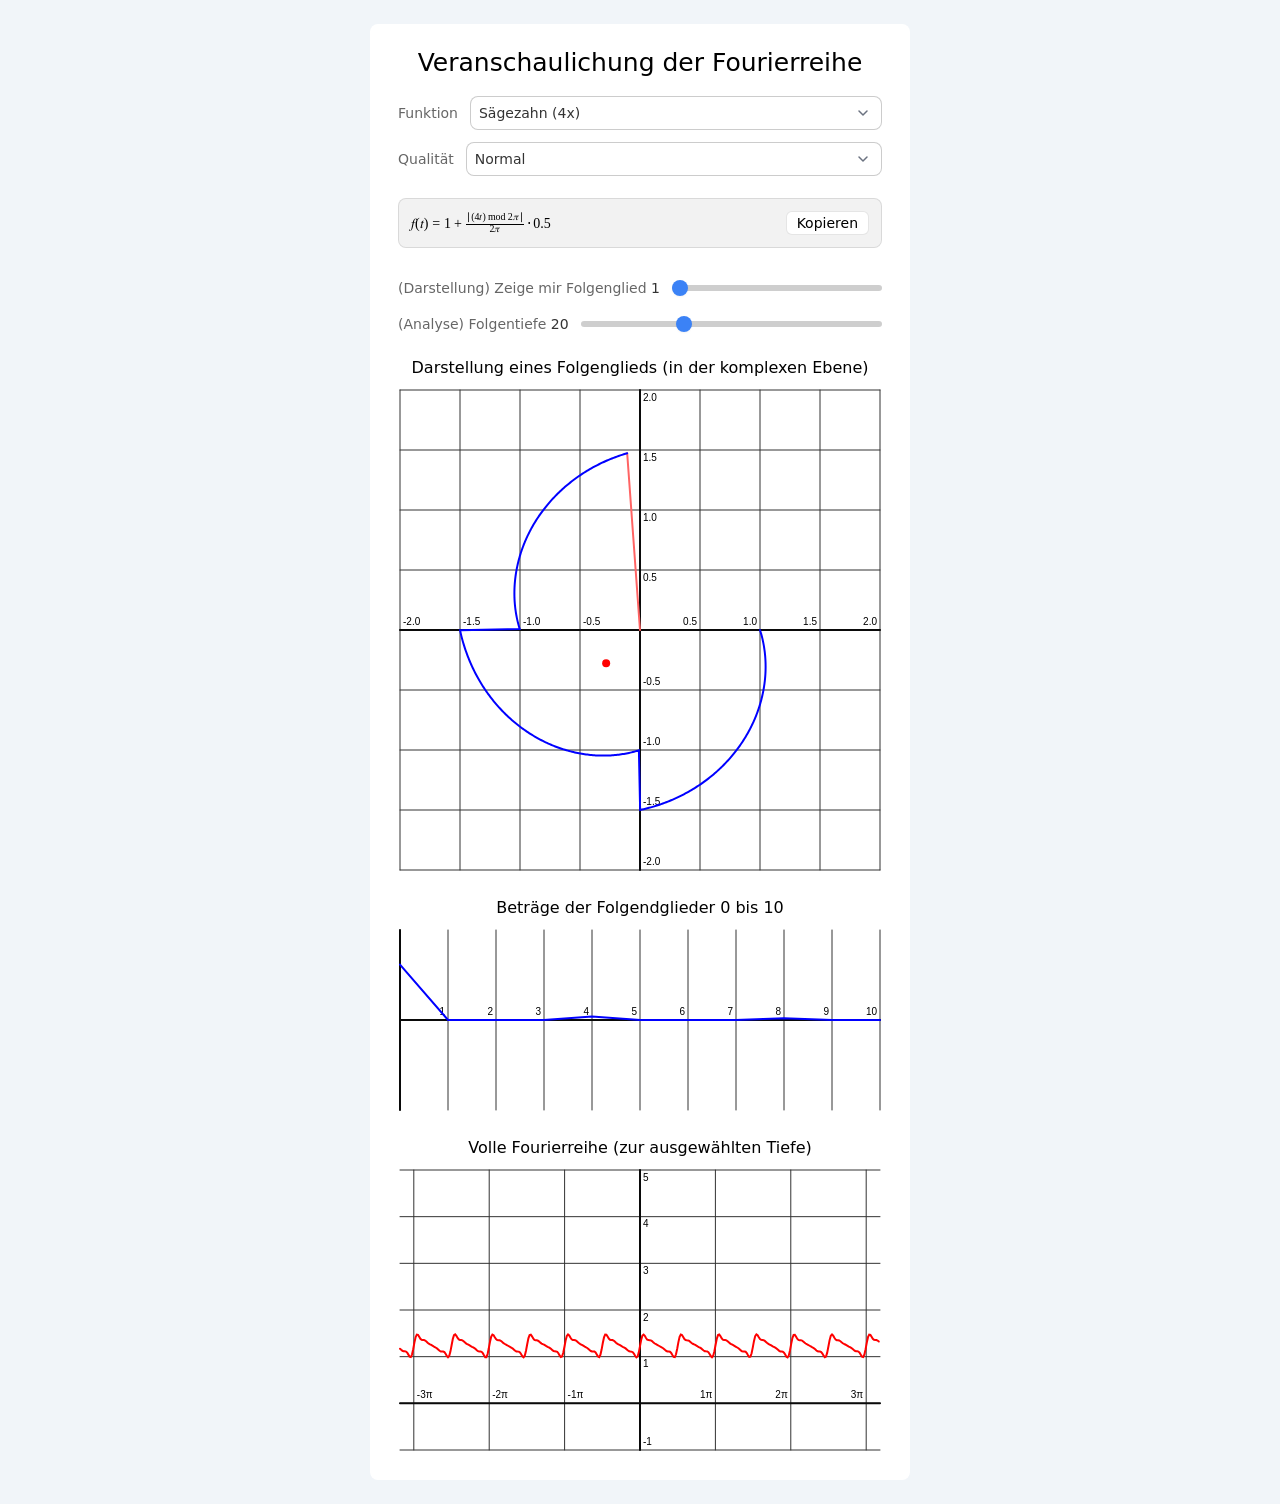
==== index.html @ c999ab39 "ops: build" ====
<!DOCTYPE html>
<html lang="en">

<head>
  <meta charset="UTF-8" />
  <meta name="viewport" content="width=device-width, initial-scale=1.0" />
  <title>Veranschaulichung der Fourierreihe</title>
  <style>
    canvas {
      display: block;
    }
  </style>
  <script type="module" crossorigin src="./assets/index-B1booG5R.js"></script>
  <link rel="stylesheet" crossorigin href="./assets/index-WoZeECZC.css">
</head>

<body class="m-0 min-h-screen bg-slate-100 flex justify-center items-center sm:p-6 ">

  <div class="flex flex-col gap-8 max-w-2xl justify-center items-start">

    <div id="graph2" class="bg-white backdrop-blur-md p-4 sm:p-5 border-white/[0.06] sm:rounded-lg w-[100%]">
      <h1 class="text-black text-[25px] mb-2 select-none text-center">
        Veranschaulichung der Fourierreihe
      </h1>
      <div id="g2-inputs" class="flex flex-col gap-4"></div>
      <div id="g2-visuals" class="flex flex-col">
        <div class="text-black text-[16px] mt-4 select-none text-center">
          Darstellung eines Folgenglieds (in der komplexen Ebene)
        </div>
        <div id="g2-visuals-1"></div>
        <div class="text-black text-[16px] mt-4 select-none text-center">
          Beträge der Folgendglieder 0 bis 10
        </div>
        <div id="g2-visuals-2"></div>
        <div class="text-black text-[16px] mt-4 select-none text-center">
          Volle Fourierreihe (zur ausgewählten Tiefe)
        </div>
        <div id="g2-visuals-3"></div>
      </div>
    </div>
  </div>

</body>

</html>
---- assets/index-WoZeECZC.css ----
*,:before,:after{--tw-border-spacing-x: 0;--tw-border-spacing-y: 0;--tw-translate-x: 0;--tw-translate-y: 0;--tw-rotate: 0;--tw-skew-x: 0;--tw-skew-y: 0;--tw-scale-x: 1;--tw-scale-y: 1;--tw-pan-x: ;--tw-pan-y: ;--tw-pinch-zoom: ;--tw-scroll-snap-strictness: proximity;--tw-gradient-from-position: ;--tw-gradient-via-position: ;--tw-gradient-to-position: ;--tw-ordinal: ;--tw-slashed-zero: ;--tw-numeric-figure: ;--tw-numeric-spacing: ;--tw-numeric-fraction: ;--tw-ring-inset: ;--tw-ring-offset-width: 0px;--tw-ring-offset-color: #fff;--tw-ring-color: rgb(59 130 246 / .5);--tw-ring-offset-shadow: 0 0 #0000;--tw-ring-shadow: 0 0 #0000;--tw-shadow: 0 0 #0000;--tw-shadow-colored: 0 0 #0000;--tw-blur: ;--tw-brightness: ;--tw-contrast: ;--tw-grayscale: ;--tw-hue-rotate: ;--tw-invert: ;--tw-saturate: ;--tw-sepia: ;--tw-drop-shadow: ;--tw-backdrop-blur: ;--tw-backdrop-brightness: ;--tw-backdrop-contrast: ;--tw-backdrop-grayscale: ;--tw-backdrop-hue-rotate: ;--tw-backdrop-invert: ;--tw-backdrop-opacity: ;--tw-backdrop-saturate: ;--tw-backdrop-sepia: ;--tw-contain-size: ;--tw-contain-layout: ;--tw-contain-paint: ;--tw-contain-style: }::backdrop{--tw-border-spacing-x: 0;--tw-border-spacing-y: 0;--tw-translate-x: 0;--tw-translate-y: 0;--tw-rotate: 0;--tw-skew-x: 0;--tw-skew-y: 0;--tw-scale-x: 1;--tw-scale-y: 1;--tw-pan-x: ;--tw-pan-y: ;--tw-pinch-zoom: ;--tw-scroll-snap-strictness: proximity;--tw-gradient-from-position: ;--tw-gradient-via-position: ;--tw-gradient-to-position: ;--tw-ordinal: ;--tw-slashed-zero: ;--tw-numeric-figure: ;--tw-numeric-spacing: ;--tw-numeric-fraction: ;--tw-ring-inset: ;--tw-ring-offset-width: 0px;--tw-ring-offset-color: #fff;--tw-ring-color: rgb(59 130 246 / .5);--tw-ring-offset-shadow: 0 0 #0000;--tw-ring-shadow: 0 0 #0000;--tw-shadow: 0 0 #0000;--tw-shadow-colored: 0 0 #0000;--tw-blur: ;--tw-brightness: ;--tw-contrast: ;--tw-grayscale: ;--tw-hue-rotate: ;--tw-invert: ;--tw-saturate: ;--tw-sepia: ;--tw-drop-shadow: ;--tw-backdrop-blur: ;--tw-backdrop-brightness: ;--tw-backdrop-contrast: ;--tw-backdrop-grayscale: ;--tw-backdrop-hue-rotate: ;--tw-backdrop-invert: ;--tw-backdrop-opacity: ;--tw-backdrop-saturate: ;--tw-backdrop-sepia: ;--tw-contain-size: ;--tw-contain-layout: ;--tw-contain-paint: ;--tw-contain-style: }*,:before,:after{box-sizing:border-box;border-width:0;border-style:solid;border-color:#e5e7eb}:before,:after{--tw-content: ""}html,:host{line-height:1.5;-webkit-text-size-adjust:100%;-moz-tab-size:4;-o-tab-size:4;tab-size:4;font-family:ui-sans-serif,system-ui,sans-serif,"Apple Color Emoji","Segoe UI Emoji",Segoe UI Symbol,"Noto Color Emoji";font-feature-settings:normal;font-variation-settings:normal;-webkit-tap-highlight-color:transparent}body{margin:0;line-height:inherit}hr{height:0;color:inherit;border-top-width:1px}abbr:where([title]){-webkit-text-decoration:underline dotted;text-decoration:underline dotted}h1,h2,h3,h4,h5,h6{font-size:inherit;font-weight:inherit}a{color:inherit;text-decoration:inherit}b,strong{font-weight:bolder}code,kbd,samp,pre{font-family:ui-monospace,SFMono-Regular,Menlo,Monaco,Consolas,Liberation Mono,Courier New,monospace;font-feature-settings:normal;font-variation-settings:normal;font-size:1em}small{font-size:80%}sub,sup{font-size:75%;line-height:0;position:relative;vertical-align:baseline}sub{bottom:-.25em}sup{top:-.5em}table{text-indent:0;border-color:inherit;border-collapse:collapse}button,input,optgroup,select,textarea{font-family:inherit;font-feature-settings:inherit;font-variation-settings:inherit;font-size:100%;font-weight:inherit;line-height:inherit;letter-spacing:inherit;color:inherit;margin:0;padding:0}button,select{text-transform:none}button,input:where([type=button]),input:where([type=reset]),input:where([type=submit]){-webkit-appearance:button;background-color:transparent;background-image:none}:-moz-focusring{outline:auto}:-moz-ui-invalid{box-shadow:none}progress{vertical-align:baseline}::-webkit-inner-spin-button,::-webkit-outer-spin-button{height:auto}[type=search]{-webkit-appearance:textfield;outline-offset:-2px}::-webkit-search-decoration{-webkit-appearance:none}::-webkit-file-upload-button{-webkit-appearance:button;font:inherit}summary{display:list-item}blockquote,dl,dd,h1,h2,h3,h4,h5,h6,hr,figure,p,pre{margin:0}fieldset{margin:0;padding:0}legend{padding:0}ol,ul,menu{list-style:none;margin:0;padding:0}dialog{padding:0}textarea{resize:vertical}input::-moz-placeholder,textarea::-moz-placeholder{opacity:1;color:#9ca3af}input::placeholder,textarea::placeholder{opacity:1;color:#9ca3af}button,[role=button]{cursor:pointer}:disabled{cursor:default}img,svg,video,canvas,audio,iframe,embed,object{display:block;vertical-align:middle}img,video{max-width:100%;height:auto}[hidden]:where(:not([hidden=until-found])){display:none}.\!container{width:100%!important}.container{width:100%}@media (min-width: 640px){.\!container{max-width:640px!important}.container{max-width:640px}}@media (min-width: 768px){.\!container{max-width:768px!important}.container{max-width:768px}}@media (min-width: 1024px){.\!container{max-width:1024px!important}.container{max-width:1024px}}@media (min-width: 1280px){.\!container{max-width:1280px!important}.container{max-width:1280px}}@media (min-width: 1536px){.\!container{max-width:1536px!important}.container{max-width:1536px}}.m-0{margin:0}.mb-2{margin-bottom:.5rem}.mt-4{margin-top:1rem}.block{display:block}.flex{display:flex}.min-h-screen{min-height:100vh}.w-\[100\%\]{width:100%}.max-w-2xl{max-width:42rem}.select-none{-webkit-user-select:none;-moz-user-select:none;user-select:none}.flex-col{flex-direction:column}.items-start{align-items:flex-start}.items-center{align-items:center}.justify-center{justify-content:center}.gap-4{gap:1rem}.gap-8{gap:2rem}.border-white\/\[0\.06\]{border-color:#ffffff0f}.bg-slate-100{--tw-bg-opacity: 1;background-color:rgb(241 245 249 / var(--tw-bg-opacity, 1))}.bg-white{--tw-bg-opacity: 1;background-color:rgb(255 255 255 / var(--tw-bg-opacity, 1))}.p-4{padding:1rem}.text-center{text-align:center}.text-\[16px\]{font-size:16px}.text-\[25px\]{font-size:25px}.text-black{--tw-text-opacity: 1;color:rgb(0 0 0 / var(--tw-text-opacity, 1))}.backdrop-blur-md{--tw-backdrop-blur: blur(12px);backdrop-filter:var(--tw-backdrop-blur) var(--tw-backdrop-brightness) var(--tw-backdrop-contrast) var(--tw-backdrop-grayscale) var(--tw-backdrop-hue-rotate) var(--tw-backdrop-invert) var(--tw-backdrop-opacity) var(--tw-backdrop-saturate) var(--tw-backdrop-sepia)}.katex-html{display:none}.p5Canvas{width:100%!important;height:100%!important}.gx-slider-wrapper{display:flex;flex-direction:column;gap:.25rem;border-radius:.5rem;padding:.375rem .5rem;transition-property:color,background-color,border-color,text-decoration-color,fill,stroke;transition-timing-function:cubic-bezier(.4,0,.2,1);transition-duration:.15s}@media (min-width: 640px){.gx-slider-wrapper{flex-direction:row;align-items:center;gap:.75rem}.gx-slider-wrapper:hover{background-color:#0000000d}}.gx-slider-label{min-width:80px;-webkit-user-select:none;-moz-user-select:none;user-select:none;white-space:nowrap;font-size:.875rem;line-height:1.25rem;color:#0009}.gx-slider-value{min-width:36px;text-align:right;font-weight:500;--tw-numeric-spacing: tabular-nums;font-variant-numeric:var(--tw-ordinal) var(--tw-slashed-zero) var(--tw-numeric-figure) var(--tw-numeric-spacing) var(--tw-numeric-fraction);color:#000c}.gx-slider-input{height:.375rem;flex:1 1 0%;cursor:pointer;-webkit-appearance:none;-moz-appearance:none;appearance:none;border-radius:9999px;background-color:#0000001a;outline:2px solid transparent;outline-offset:2px;transition-property:all;transition-timing-function:cubic-bezier(.4,0,.2,1);transition-duration:.15s}.gx-slider-input::-webkit-slider-runnable-track{height:.375rem;border-radius:9999px;background-color:#0000001a}.gx-slider-input::-webkit-slider-thumb{margin-top:-5px;height:1rem;width:1rem;cursor:pointer;-webkit-appearance:none;appearance:none;border-radius:9999px;border-style:none;--tw-bg-opacity: 1;background-color:rgb(59 130 246 / var(--tw-bg-opacity, 1));--tw-shadow: 0 1px 2px 0 rgb(0 0 0 / .05);--tw-shadow-colored: 0 1px 2px 0 var(--tw-shadow-color);box-shadow:var(--tw-ring-offset-shadow, 0 0 #0000),var(--tw-ring-shadow, 0 0 #0000),var(--tw-shadow);-webkit-transition-property:transform;transition-property:transform;transition-timing-function:cubic-bezier(.4,0,.2,1);transition-duration:.15s}.gx-slider-input::-moz-range-track{height:.375rem;border-radius:9999px;background-color:#0000001a}.gx-slider-input::-moz-range-thumb{height:1rem;width:1rem;cursor:pointer;border-radius:9999px;--tw-bg-opacity: 1;background-color:rgb(59 130 246 / var(--tw-bg-opacity, 1));--tw-shadow: 0 1px 2px 0 rgb(0 0 0 / .05);--tw-shadow-colored: 0 1px 2px 0 var(--tw-shadow-color);box-shadow:var(--tw-ring-offset-shadow, 0 0 #0000),var(--tw-ring-shadow, 0 0 #0000),var(--tw-shadow)}.gx-slider-input:focus-visible{--tw-ring-offset-shadow: var(--tw-ring-inset) 0 0 0 var(--tw-ring-offset-width) var(--tw-ring-offset-color);--tw-ring-shadow: var(--tw-ring-inset) 0 0 0 calc(2px + var(--tw-ring-offset-width)) var(--tw-ring-color);box-shadow:var(--tw-ring-offset-shadow),var(--tw-ring-shadow),var(--tw-shadow, 0 0 #0000);--tw-ring-opacity: 1;--tw-ring-color: rgb(147 197 253 / var(--tw-ring-opacity, 1))}.gx-slider-input:disabled{cursor:not-allowed;opacity:.5}.gx-slider-input:disabled::-webkit-slider-thumb{cursor:not-allowed}.gx-slider-input:disabled::-moz-range-thumb{cursor:not-allowed}.gx-sliders-container{display:flex;flex-direction:column;gap:.25rem}.gx-dropdown-wrapper{display:flex;align-items:center;gap:.75rem;border-radius:.5rem;padding:.375rem .5rem;transition-property:color,background-color,border-color,text-decoration-color,fill,stroke;transition-timing-function:cubic-bezier(.4,0,.2,1);transition-duration:.15s}@media (min-width: 640px){.gx-dropdown-wrapper:hover{background-color:#0000000d}}.gx-dropdown-label{-webkit-user-select:none;-moz-user-select:none;user-select:none;white-space:nowrap;font-size:.875rem;line-height:1.25rem;color:#0009}.gx-dropdown-select{flex:1 1 0%;cursor:pointer;-webkit-appearance:none;-moz-appearance:none;appearance:none;border-radius:.5rem;border-width:1px;border-color:#0003;--tw-bg-opacity: 1;background-color:rgb(255 255 255 / var(--tw-bg-opacity, 1));padding:.375rem 2rem .375rem .5rem;font-size:.875rem;line-height:1.25rem;color:#000c;outline:2px solid transparent;outline-offset:2px;transition-property:all;transition-timing-function:cubic-bezier(.4,0,.2,1);transition-duration:.15s;background-image:url("data:image/svg+xml,%3csvg xmlns='http://www.w3.org/2000/svg' fill='none' viewBox='0 0 20 20'%3e%3cpath stroke='%236b7280' stroke-linecap='round' stroke-linejoin='round' stroke-width='1.5' d='M6 8l4 4 4-4'/%3e%3c/svg%3e");background-position:right .5rem center;background-size:1.25rem;background-repeat:no-repeat}.gx-dropdown-select:focus-visible{--tw-border-opacity: 1;border-color:rgb(59 130 246 / var(--tw-border-opacity, 1));--tw-ring-offset-shadow: var(--tw-ring-inset) 0 0 0 var(--tw-ring-offset-width) var(--tw-ring-offset-color);--tw-ring-shadow: var(--tw-ring-inset) 0 0 0 calc(2px + var(--tw-ring-offset-width)) var(--tw-ring-color);box-shadow:var(--tw-ring-offset-shadow),var(--tw-ring-shadow),var(--tw-shadow, 0 0 #0000);--tw-ring-opacity: 1;--tw-ring-color: rgb(147 197 253 / var(--tw-ring-opacity, 1))}.gx-dropdown-select:disabled{cursor:not-allowed;opacity:.5}.gx-latex-display{margin-left:.5rem;margin-right:.5rem;margin-bottom:.5rem;display:flex;justify-content:space-between;gap:.75rem;border-radius:.5rem;border-width:1px;border-color:#0000001a;background-color:#0000000d;padding:.75rem}.gx-latex-display-content{min-width:0px;flex:1 1 0%;overflow:auto;font-size:.875rem;line-height:1.25rem}.gx-latex-display-copy{margin-left:auto;flex:none;border-radius:.375rem;border-width:1px;border-color:#0000001a;--tw-bg-opacity: 1;background-color:rgb(255 255 255 / var(--tw-bg-opacity, 1));padding:.25rem .625rem;font-size:.875rem;line-height:1.25rem;line-height:1}.gx-latex-display-copy:active{--tw-scale-x: 1.05;--tw-scale-y: 1.05;transform:translate(var(--tw-translate-x),var(--tw-translate-y)) rotate(var(--tw-rotate)) skew(var(--tw-skew-x)) skewY(var(--tw-skew-y)) scaleX(var(--tw-scale-x)) scaleY(var(--tw-scale-y));--tw-bg-opacity: 1;background-color:rgb(241 245 249 / var(--tw-bg-opacity, 1))}.gx-latex-display .katex{font-size:.875rem;line-height:1.25rem}@media (min-width: 640px){.sm\:rounded-lg{border-radius:.5rem}.sm\:p-5{padding:1.25rem}.sm\:p-6{padding:1.5rem}}
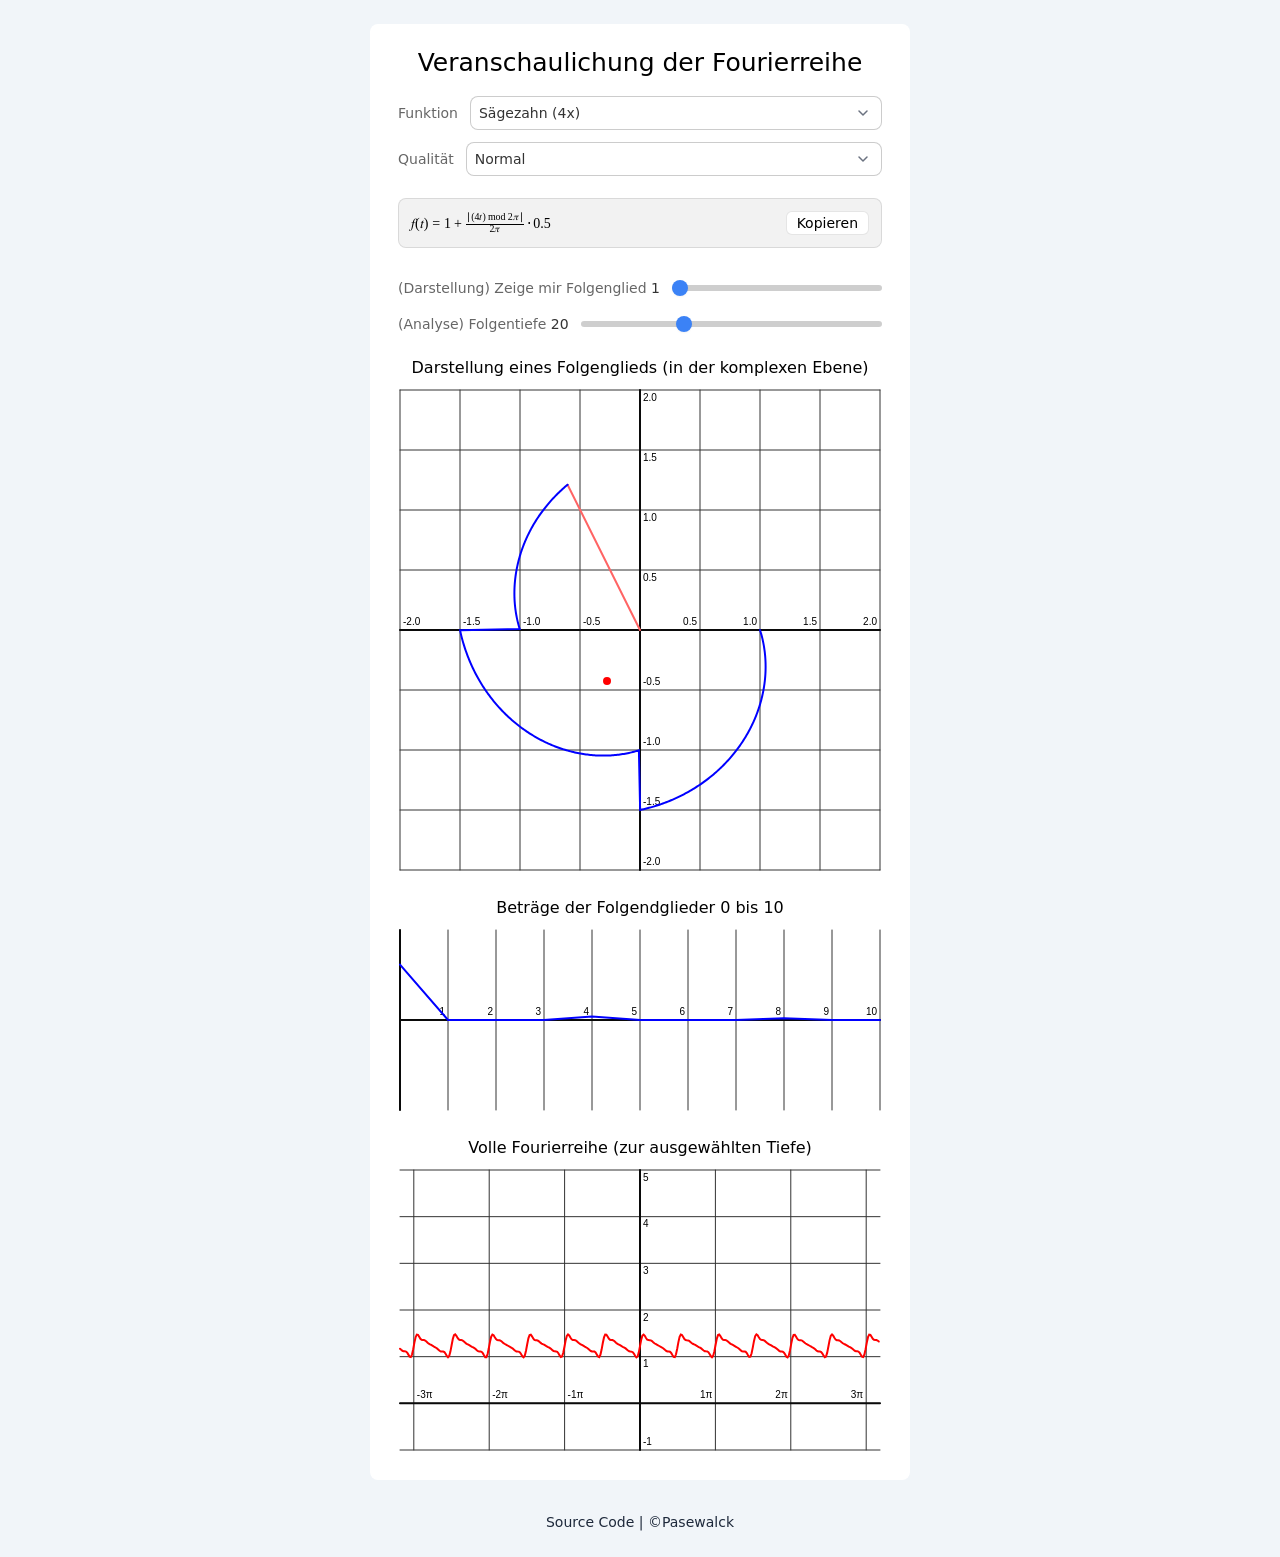
==== commit 78f724a6: "ops: build" ====
--- a/index.html
+++ b/index.html
@@ -10,8 +10,8 @@
       display: block;
     }
   </style>
-  <script type="module" crossorigin src="./assets/index-B1booG5R.js"></script>
-  <link rel="stylesheet" crossorigin href="./assets/index-WoZeECZC.css">
+  <script type="module" crossorigin src="./assets/index-qpIZMrk1.js"></script>
+  <link rel="stylesheet" crossorigin href="./assets/index-C_6KOKYw.css">
 </head>
 
 <body class="m-0 min-h-screen bg-slate-100 flex justify-center items-center sm:p-6 ">
@@ -37,7 +37,16 @@
         </div>
         <div id="g2-visuals-3"></div>
       </div>
+
+
+
     </div>
+
+    <footer class="flex items-center justify-center w-full">
+      <div class="text-slate-800 text-[14px] select-none text-center"><a
+          href="https://github.com/pasewalck/phm-simulation" class="hover:text-slate-900">Source Code</a> |
+        ©Pasewalck</div>
+    </footer>
   </div>
 
 </body>
--- a/assets/index-C_6KOKYw.css
+++ b/assets/index-C_6KOKYw.css
@@ -0,0 +1 @@
+*,:before,:after{--tw-border-spacing-x: 0;--tw-border-spacing-y: 0;--tw-translate-x: 0;--tw-translate-y: 0;--tw-rotate: 0;--tw-skew-x: 0;--tw-skew-y: 0;--tw-scale-x: 1;--tw-scale-y: 1;--tw-pan-x: ;--tw-pan-y: ;--tw-pinch-zoom: ;--tw-scroll-snap-strictness: proximity;--tw-gradient-from-position: ;--tw-gradient-via-position: ;--tw-gradient-to-position: ;--tw-ordinal: ;--tw-slashed-zero: ;--tw-numeric-figure: ;--tw-numeric-spacing: ;--tw-numeric-fraction: ;--tw-ring-inset: ;--tw-ring-offset-width: 0px;--tw-ring-offset-color: #fff;--tw-ring-color: rgb(59 130 246 / .5);--tw-ring-offset-shadow: 0 0 #0000;--tw-ring-shadow: 0 0 #0000;--tw-shadow: 0 0 #0000;--tw-shadow-colored: 0 0 #0000;--tw-blur: ;--tw-brightness: ;--tw-contrast: ;--tw-grayscale: ;--tw-hue-rotate: ;--tw-invert: ;--tw-saturate: ;--tw-sepia: ;--tw-drop-shadow: ;--tw-backdrop-blur: ;--tw-backdrop-brightness: ;--tw-backdrop-contrast: ;--tw-backdrop-grayscale: ;--tw-backdrop-hue-rotate: ;--tw-backdrop-invert: ;--tw-backdrop-opacity: ;--tw-backdrop-saturate: ;--tw-backdrop-sepia: ;--tw-contain-size: ;--tw-contain-layout: ;--tw-contain-paint: ;--tw-contain-style: }::backdrop{--tw-border-spacing-x: 0;--tw-border-spacing-y: 0;--tw-translate-x: 0;--tw-translate-y: 0;--tw-rotate: 0;--tw-skew-x: 0;--tw-skew-y: 0;--tw-scale-x: 1;--tw-scale-y: 1;--tw-pan-x: ;--tw-pan-y: ;--tw-pinch-zoom: ;--tw-scroll-snap-strictness: proximity;--tw-gradient-from-position: ;--tw-gradient-via-position: ;--tw-gradient-to-position: ;--tw-ordinal: ;--tw-slashed-zero: ;--tw-numeric-figure: ;--tw-numeric-spacing: ;--tw-numeric-fraction: ;--tw-ring-inset: ;--tw-ring-offset-width: 0px;--tw-ring-offset-color: #fff;--tw-ring-color: rgb(59 130 246 / .5);--tw-ring-offset-shadow: 0 0 #0000;--tw-ring-shadow: 0 0 #0000;--tw-shadow: 0 0 #0000;--tw-shadow-colored: 0 0 #0000;--tw-blur: ;--tw-brightness: ;--tw-contrast: ;--tw-grayscale: ;--tw-hue-rotate: ;--tw-invert: ;--tw-saturate: ;--tw-sepia: ;--tw-drop-shadow: ;--tw-backdrop-blur: ;--tw-backdrop-brightness: ;--tw-backdrop-contrast: ;--tw-backdrop-grayscale: ;--tw-backdrop-hue-rotate: ;--tw-backdrop-invert: ;--tw-backdrop-opacity: ;--tw-backdrop-saturate: ;--tw-backdrop-sepia: ;--tw-contain-size: ;--tw-contain-layout: ;--tw-contain-paint: ;--tw-contain-style: }*,:before,:after{box-sizing:border-box;border-width:0;border-style:solid;border-color:#e5e7eb}:before,:after{--tw-content: ""}html,:host{line-height:1.5;-webkit-text-size-adjust:100%;-moz-tab-size:4;-o-tab-size:4;tab-size:4;font-family:ui-sans-serif,system-ui,sans-serif,"Apple Color Emoji","Segoe UI Emoji",Segoe UI Symbol,"Noto Color Emoji";font-feature-settings:normal;font-variation-settings:normal;-webkit-tap-highlight-color:transparent}body{margin:0;line-height:inherit}hr{height:0;color:inherit;border-top-width:1px}abbr:where([title]){-webkit-text-decoration:underline dotted;text-decoration:underline dotted}h1,h2,h3,h4,h5,h6{font-size:inherit;font-weight:inherit}a{color:inherit;text-decoration:inherit}b,strong{font-weight:bolder}code,kbd,samp,pre{font-family:ui-monospace,SFMono-Regular,Menlo,Monaco,Consolas,Liberation Mono,Courier New,monospace;font-feature-settings:normal;font-variation-settings:normal;font-size:1em}small{font-size:80%}sub,sup{font-size:75%;line-height:0;position:relative;vertical-align:baseline}sub{bottom:-.25em}sup{top:-.5em}table{text-indent:0;border-color:inherit;border-collapse:collapse}button,input,optgroup,select,textarea{font-family:inherit;font-feature-settings:inherit;font-variation-settings:inherit;font-size:100%;font-weight:inherit;line-height:inherit;letter-spacing:inherit;color:inherit;margin:0;padding:0}button,select{text-transform:none}button,input:where([type=button]),input:where([type=reset]),input:where([type=submit]){-webkit-appearance:button;background-color:transparent;background-image:none}:-moz-focusring{outline:auto}:-moz-ui-invalid{box-shadow:none}progress{vertical-align:baseline}::-webkit-inner-spin-button,::-webkit-outer-spin-button{height:auto}[type=search]{-webkit-appearance:textfield;outline-offset:-2px}::-webkit-search-decoration{-webkit-appearance:none}::-webkit-file-upload-button{-webkit-appearance:button;font:inherit}summary{display:list-item}blockquote,dl,dd,h1,h2,h3,h4,h5,h6,hr,figure,p,pre{margin:0}fieldset{margin:0;padding:0}legend{padding:0}ol,ul,menu{list-style:none;margin:0;padding:0}dialog{padding:0}textarea{resize:vertical}input::-moz-placeholder,textarea::-moz-placeholder{opacity:1;color:#9ca3af}input::placeholder,textarea::placeholder{opacity:1;color:#9ca3af}button,[role=button]{cursor:pointer}:disabled{cursor:default}img,svg,video,canvas,audio,iframe,embed,object{display:block;vertical-align:middle}img,video{max-width:100%;height:auto}[hidden]:where(:not([hidden=until-found])){display:none}.\!container{width:100%!important}.container{width:100%}@media (min-width: 640px){.\!container{max-width:640px!important}.container{max-width:640px}}@media (min-width: 768px){.\!container{max-width:768px!important}.container{max-width:768px}}@media (min-width: 1024px){.\!container{max-width:1024px!important}.container{max-width:1024px}}@media (min-width: 1280px){.\!container{max-width:1280px!important}.container{max-width:1280px}}@media (min-width: 1536px){.\!container{max-width:1536px!important}.container{max-width:1536px}}.m-0{margin:0}.mb-2{margin-bottom:.5rem}.mt-4{margin-top:1rem}.block{display:block}.flex{display:flex}.min-h-screen{min-height:100vh}.w-\[100\%\],.w-full{width:100%}.max-w-2xl{max-width:42rem}.select-none{-webkit-user-select:none;-moz-user-select:none;user-select:none}.flex-col{flex-direction:column}.items-start{align-items:flex-start}.items-center{align-items:center}.justify-center{justify-content:center}.gap-4{gap:1rem}.gap-8{gap:2rem}.border-white\/\[0\.06\]{border-color:#ffffff0f}.bg-slate-100{--tw-bg-opacity: 1;background-color:rgb(241 245 249 / var(--tw-bg-opacity, 1))}.bg-white{--tw-bg-opacity: 1;background-color:rgb(255 255 255 / var(--tw-bg-opacity, 1))}.p-4{padding:1rem}.text-center{text-align:center}.text-\[14px\]{font-size:14px}.text-\[16px\]{font-size:16px}.text-\[25px\]{font-size:25px}.text-black{--tw-text-opacity: 1;color:rgb(0 0 0 / var(--tw-text-opacity, 1))}.text-slate-800{--tw-text-opacity: 1;color:rgb(30 41 59 / var(--tw-text-opacity, 1))}.backdrop-blur-md{--tw-backdrop-blur: blur(12px);backdrop-filter:var(--tw-backdrop-blur) var(--tw-backdrop-brightness) var(--tw-backdrop-contrast) var(--tw-backdrop-grayscale) var(--tw-backdrop-hue-rotate) var(--tw-backdrop-invert) var(--tw-backdrop-opacity) var(--tw-backdrop-saturate) var(--tw-backdrop-sepia)}.katex-html{display:none}.p5Canvas{width:100%!important;height:100%!important}.gx-slider-wrapper{display:flex;flex-direction:column;gap:.25rem;border-radius:.5rem;padding:.375rem .5rem;transition-property:color,background-color,border-color,text-decoration-color,fill,stroke;transition-timing-function:cubic-bezier(.4,0,.2,1);transition-duration:.15s}@media (min-width: 640px){.gx-slider-wrapper{flex-direction:row;align-items:center;gap:.75rem}.gx-slider-wrapper:hover{background-color:#0000000d}}.gx-slider-label{min-width:80px;-webkit-user-select:none;-moz-user-select:none;user-select:none;white-space:nowrap;font-size:.875rem;line-height:1.25rem;color:#0009}.gx-slider-value{min-width:36px;text-align:right;font-weight:500;--tw-numeric-spacing: tabular-nums;font-variant-numeric:var(--tw-ordinal) var(--tw-slashed-zero) var(--tw-numeric-figure) var(--tw-numeric-spacing) var(--tw-numeric-fraction);color:#000c}.gx-slider-input{height:.375rem;flex:1 1 0%;cursor:pointer;-webkit-appearance:none;-moz-appearance:none;appearance:none;border-radius:9999px;background-color:#0000001a;outline:2px solid transparent;outline-offset:2px;transition-property:all;transition-timing-function:cubic-bezier(.4,0,.2,1);transition-duration:.15s}.gx-slider-input::-webkit-slider-runnable-track{height:.375rem;border-radius:9999px;background-color:#0000001a}.gx-slider-input::-webkit-slider-thumb{margin-top:-5px;height:1rem;width:1rem;cursor:pointer;-webkit-appearance:none;appearance:none;border-radius:9999px;border-style:none;--tw-bg-opacity: 1;background-color:rgb(59 130 246 / var(--tw-bg-opacity, 1));--tw-shadow: 0 1px 2px 0 rgb(0 0 0 / .05);--tw-shadow-colored: 0 1px 2px 0 var(--tw-shadow-color);box-shadow:var(--tw-ring-offset-shadow, 0 0 #0000),var(--tw-ring-shadow, 0 0 #0000),var(--tw-shadow);-webkit-transition-property:transform;transition-property:transform;transition-timing-function:cubic-bezier(.4,0,.2,1);transition-duration:.15s}.gx-slider-input::-moz-range-track{height:.375rem;border-radius:9999px;background-color:#0000001a}.gx-slider-input::-moz-range-thumb{height:1rem;width:1rem;cursor:pointer;border-radius:9999px;--tw-bg-opacity: 1;background-color:rgb(59 130 246 / var(--tw-bg-opacity, 1));--tw-shadow: 0 1px 2px 0 rgb(0 0 0 / .05);--tw-shadow-colored: 0 1px 2px 0 var(--tw-shadow-color);box-shadow:var(--tw-ring-offset-shadow, 0 0 #0000),var(--tw-ring-shadow, 0 0 #0000),var(--tw-shadow)}.gx-slider-input:focus-visible{--tw-ring-offset-shadow: var(--tw-ring-inset) 0 0 0 var(--tw-ring-offset-width) var(--tw-ring-offset-color);--tw-ring-shadow: var(--tw-ring-inset) 0 0 0 calc(2px + var(--tw-ring-offset-width)) var(--tw-ring-color);box-shadow:var(--tw-ring-offset-shadow),var(--tw-ring-shadow),var(--tw-shadow, 0 0 #0000);--tw-ring-opacity: 1;--tw-ring-color: rgb(147 197 253 / var(--tw-ring-opacity, 1))}.gx-slider-input:disabled{cursor:not-allowed;opacity:.5}.gx-slider-input:disabled::-webkit-slider-thumb{cursor:not-allowed}.gx-slider-input:disabled::-moz-range-thumb{cursor:not-allowed}.gx-sliders-container{display:flex;flex-direction:column;gap:.25rem}.gx-dropdown-wrapper{display:flex;align-items:center;gap:.75rem;border-radius:.5rem;padding:.375rem .5rem;transition-property:color,background-color,border-color,text-decoration-color,fill,stroke;transition-timing-function:cubic-bezier(.4,0,.2,1);transition-duration:.15s}@media (min-width: 640px){.gx-dropdown-wrapper:hover{background-color:#0000000d}}.gx-dropdown-label{-webkit-user-select:none;-moz-user-select:none;user-select:none;white-space:nowrap;font-size:.875rem;line-height:1.25rem;color:#0009}.gx-dropdown-select{flex:1 1 0%;cursor:pointer;-webkit-appearance:none;-moz-appearance:none;appearance:none;border-radius:.5rem;border-width:1px;border-color:#0003;--tw-bg-opacity: 1;background-color:rgb(255 255 255 / var(--tw-bg-opacity, 1));padding:.375rem 2rem .375rem .5rem;font-size:.875rem;line-height:1.25rem;color:#000c;outline:2px solid transparent;outline-offset:2px;transition-property:all;transition-timing-function:cubic-bezier(.4,0,.2,1);transition-duration:.15s;background-image:url("data:image/svg+xml,%3csvg xmlns='http://www.w3.org/2000/svg' fill='none' viewBox='0 0 20 20'%3e%3cpath stroke='%236b7280' stroke-linecap='round' stroke-linejoin='round' stroke-width='1.5' d='M6 8l4 4 4-4'/%3e%3c/svg%3e");background-position:right .5rem center;background-size:1.25rem;background-repeat:no-repeat}.gx-dropdown-select:focus-visible{--tw-border-opacity: 1;border-color:rgb(59 130 246 / var(--tw-border-opacity, 1));--tw-ring-offset-shadow: var(--tw-ring-inset) 0 0 0 var(--tw-ring-offset-width) var(--tw-ring-offset-color);--tw-ring-shadow: var(--tw-ring-inset) 0 0 0 calc(2px + var(--tw-ring-offset-width)) var(--tw-ring-color);box-shadow:var(--tw-ring-offset-shadow),var(--tw-ring-shadow),var(--tw-shadow, 0 0 #0000);--tw-ring-opacity: 1;--tw-ring-color: rgb(147 197 253 / var(--tw-ring-opacity, 1))}.gx-dropdown-select:disabled{cursor:not-allowed;opacity:.5}.gx-latex-display{margin-left:.5rem;margin-right:.5rem;margin-bottom:.5rem;display:flex;justify-content:space-between;gap:.75rem;border-radius:.5rem;border-width:1px;border-color:#0000001a;background-color:#0000000d;padding:.75rem}.gx-latex-display-content{min-width:0px;flex:1 1 0%;overflow:auto;font-size:.875rem;line-height:1.25rem}.gx-latex-display-copy{margin-left:auto;flex:none;border-radius:.375rem;border-width:1px;border-color:#0000001a;--tw-bg-opacity: 1;background-color:rgb(255 255 255 / var(--tw-bg-opacity, 1));padding:.25rem .625rem;font-size:.875rem;line-height:1.25rem;line-height:1}.gx-latex-display-copy:active{--tw-scale-x: 1.05;--tw-scale-y: 1.05;transform:translate(var(--tw-translate-x),var(--tw-translate-y)) rotate(var(--tw-rotate)) skew(var(--tw-skew-x)) skewY(var(--tw-skew-y)) scaleX(var(--tw-scale-x)) scaleY(var(--tw-scale-y));--tw-bg-opacity: 1;background-color:rgb(241 245 249 / var(--tw-bg-opacity, 1))}.gx-latex-display .katex{font-size:.875rem;line-height:1.25rem}.hover\:text-slate-900:hover{--tw-text-opacity: 1;color:rgb(15 23 42 / var(--tw-text-opacity, 1))}@media (min-width: 640px){.sm\:rounded-lg{border-radius:.5rem}.sm\:p-5{padding:1.25rem}.sm\:p-6{padding:1.5rem}}
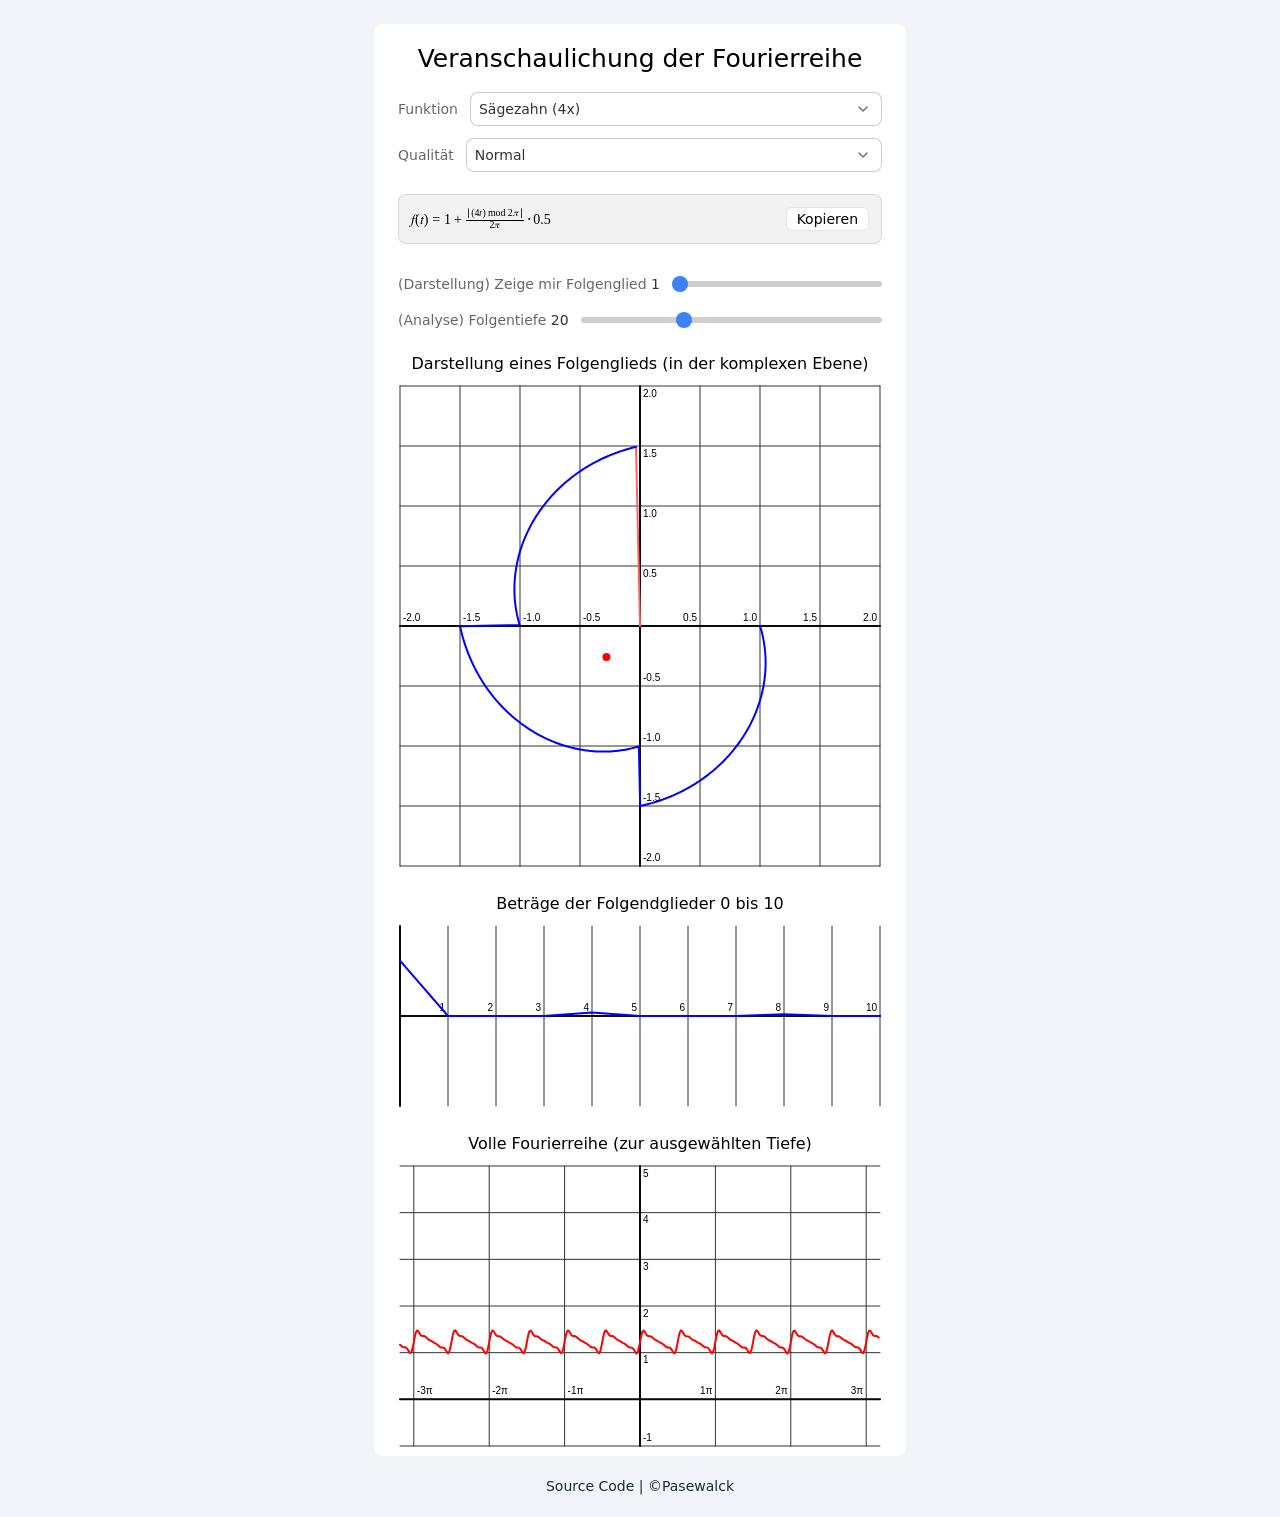
==== commit 7e782e65: "ops: build" ====
--- a/index.html
+++ b/index.html
@@ -10,15 +10,15 @@
       display: block;
     }
   </style>
-  <script type="module" crossorigin src="./assets/index-qpIZMrk1.js"></script>
-  <link rel="stylesheet" crossorigin href="./assets/index-C_6KOKYw.css">
+  <script type="module" crossorigin src="./assets/index-l139m98D.js"></script>
+  <link rel="stylesheet" crossorigin href="./assets/index-C5iGTWCZ.css">
 </head>
 
-<body class="m-0 min-h-screen bg-slate-100 flex justify-center items-center sm:p-6 ">
+<body class="m-0 min-h-screen bg-slate-100 flex justify-center items-center">
 
-  <div class="flex flex-col gap-8 max-w-2xl justify-center items-start">
+  <div class="flex flex-col max-w-2xl justify-center items-start sm:p-6 sm:pb-0">
 
-    <div id="graph2" class="bg-white backdrop-blur-md p-4 sm:p-5 border-white/[0.06] sm:rounded-lg w-[100%]">
+    <div id="graph2" class="bg-white backdrop-blur-md p-4 pb-0 border-white/[0.06] sm:rounded-lg w-[100%]">
       <h1 class="text-black text-[25px] mb-2 select-none text-center">
         Veranschaulichung der Fourierreihe
       </h1>
@@ -42,7 +42,7 @@
 
     </div>
 
-    <footer class="flex items-center justify-center w-full">
+    <footer class="flex items-center justify-center w-full p-5">
       <div class="text-slate-800 text-[14px] select-none text-center"><a
           href="https://github.com/pasewalck/phm-simulation" class="hover:text-slate-900">Source Code</a> |
         ©Pasewalck</div>
--- a/assets/index-C5iGTWCZ.css
+++ b/assets/index-C5iGTWCZ.css
@@ -0,0 +1 @@
+*,:before,:after{--tw-border-spacing-x: 0;--tw-border-spacing-y: 0;--tw-translate-x: 0;--tw-translate-y: 0;--tw-rotate: 0;--tw-skew-x: 0;--tw-skew-y: 0;--tw-scale-x: 1;--tw-scale-y: 1;--tw-pan-x: ;--tw-pan-y: ;--tw-pinch-zoom: ;--tw-scroll-snap-strictness: proximity;--tw-gradient-from-position: ;--tw-gradient-via-position: ;--tw-gradient-to-position: ;--tw-ordinal: ;--tw-slashed-zero: ;--tw-numeric-figure: ;--tw-numeric-spacing: ;--tw-numeric-fraction: ;--tw-ring-inset: ;--tw-ring-offset-width: 0px;--tw-ring-offset-color: #fff;--tw-ring-color: rgb(59 130 246 / .5);--tw-ring-offset-shadow: 0 0 #0000;--tw-ring-shadow: 0 0 #0000;--tw-shadow: 0 0 #0000;--tw-shadow-colored: 0 0 #0000;--tw-blur: ;--tw-brightness: ;--tw-contrast: ;--tw-grayscale: ;--tw-hue-rotate: ;--tw-invert: ;--tw-saturate: ;--tw-sepia: ;--tw-drop-shadow: ;--tw-backdrop-blur: ;--tw-backdrop-brightness: ;--tw-backdrop-contrast: ;--tw-backdrop-grayscale: ;--tw-backdrop-hue-rotate: ;--tw-backdrop-invert: ;--tw-backdrop-opacity: ;--tw-backdrop-saturate: ;--tw-backdrop-sepia: ;--tw-contain-size: ;--tw-contain-layout: ;--tw-contain-paint: ;--tw-contain-style: }::backdrop{--tw-border-spacing-x: 0;--tw-border-spacing-y: 0;--tw-translate-x: 0;--tw-translate-y: 0;--tw-rotate: 0;--tw-skew-x: 0;--tw-skew-y: 0;--tw-scale-x: 1;--tw-scale-y: 1;--tw-pan-x: ;--tw-pan-y: ;--tw-pinch-zoom: ;--tw-scroll-snap-strictness: proximity;--tw-gradient-from-position: ;--tw-gradient-via-position: ;--tw-gradient-to-position: ;--tw-ordinal: ;--tw-slashed-zero: ;--tw-numeric-figure: ;--tw-numeric-spacing: ;--tw-numeric-fraction: ;--tw-ring-inset: ;--tw-ring-offset-width: 0px;--tw-ring-offset-color: #fff;--tw-ring-color: rgb(59 130 246 / .5);--tw-ring-offset-shadow: 0 0 #0000;--tw-ring-shadow: 0 0 #0000;--tw-shadow: 0 0 #0000;--tw-shadow-colored: 0 0 #0000;--tw-blur: ;--tw-brightness: ;--tw-contrast: ;--tw-grayscale: ;--tw-hue-rotate: ;--tw-invert: ;--tw-saturate: ;--tw-sepia: ;--tw-drop-shadow: ;--tw-backdrop-blur: ;--tw-backdrop-brightness: ;--tw-backdrop-contrast: ;--tw-backdrop-grayscale: ;--tw-backdrop-hue-rotate: ;--tw-backdrop-invert: ;--tw-backdrop-opacity: ;--tw-backdrop-saturate: ;--tw-backdrop-sepia: ;--tw-contain-size: ;--tw-contain-layout: ;--tw-contain-paint: ;--tw-contain-style: }*,:before,:after{box-sizing:border-box;border-width:0;border-style:solid;border-color:#e5e7eb}:before,:after{--tw-content: ""}html,:host{line-height:1.5;-webkit-text-size-adjust:100%;-moz-tab-size:4;-o-tab-size:4;tab-size:4;font-family:ui-sans-serif,system-ui,sans-serif,"Apple Color Emoji","Segoe UI Emoji",Segoe UI Symbol,"Noto Color Emoji";font-feature-settings:normal;font-variation-settings:normal;-webkit-tap-highlight-color:transparent}body{margin:0;line-height:inherit}hr{height:0;color:inherit;border-top-width:1px}abbr:where([title]){-webkit-text-decoration:underline dotted;text-decoration:underline dotted}h1,h2,h3,h4,h5,h6{font-size:inherit;font-weight:inherit}a{color:inherit;text-decoration:inherit}b,strong{font-weight:bolder}code,kbd,samp,pre{font-family:ui-monospace,SFMono-Regular,Menlo,Monaco,Consolas,Liberation Mono,Courier New,monospace;font-feature-settings:normal;font-variation-settings:normal;font-size:1em}small{font-size:80%}sub,sup{font-size:75%;line-height:0;position:relative;vertical-align:baseline}sub{bottom:-.25em}sup{top:-.5em}table{text-indent:0;border-color:inherit;border-collapse:collapse}button,input,optgroup,select,textarea{font-family:inherit;font-feature-settings:inherit;font-variation-settings:inherit;font-size:100%;font-weight:inherit;line-height:inherit;letter-spacing:inherit;color:inherit;margin:0;padding:0}button,select{text-transform:none}button,input:where([type=button]),input:where([type=reset]),input:where([type=submit]){-webkit-appearance:button;background-color:transparent;background-image:none}:-moz-focusring{outline:auto}:-moz-ui-invalid{box-shadow:none}progress{vertical-align:baseline}::-webkit-inner-spin-button,::-webkit-outer-spin-button{height:auto}[type=search]{-webkit-appearance:textfield;outline-offset:-2px}::-webkit-search-decoration{-webkit-appearance:none}::-webkit-file-upload-button{-webkit-appearance:button;font:inherit}summary{display:list-item}blockquote,dl,dd,h1,h2,h3,h4,h5,h6,hr,figure,p,pre{margin:0}fieldset{margin:0;padding:0}legend{padding:0}ol,ul,menu{list-style:none;margin:0;padding:0}dialog{padding:0}textarea{resize:vertical}input::-moz-placeholder,textarea::-moz-placeholder{opacity:1;color:#9ca3af}input::placeholder,textarea::placeholder{opacity:1;color:#9ca3af}button,[role=button]{cursor:pointer}:disabled{cursor:default}img,svg,video,canvas,audio,iframe,embed,object{display:block;vertical-align:middle}img,video{max-width:100%;height:auto}[hidden]:where(:not([hidden=until-found])){display:none}.\!container{width:100%!important}.container{width:100%}@media (min-width: 640px){.\!container{max-width:640px!important}.container{max-width:640px}}@media (min-width: 768px){.\!container{max-width:768px!important}.container{max-width:768px}}@media (min-width: 1024px){.\!container{max-width:1024px!important}.container{max-width:1024px}}@media (min-width: 1280px){.\!container{max-width:1280px!important}.container{max-width:1280px}}@media (min-width: 1536px){.\!container{max-width:1536px!important}.container{max-width:1536px}}.m-0{margin:0}.mb-2{margin-bottom:.5rem}.mt-4{margin-top:1rem}.block{display:block}.flex{display:flex}.min-h-screen{min-height:100vh}.w-\[100\%\],.w-full{width:100%}.max-w-2xl{max-width:42rem}.select-none{-webkit-user-select:none;-moz-user-select:none;user-select:none}.flex-col{flex-direction:column}.items-start{align-items:flex-start}.items-center{align-items:center}.justify-center{justify-content:center}.gap-4{gap:1rem}.border-white\/\[0\.06\]{border-color:#ffffff0f}.bg-slate-100{--tw-bg-opacity: 1;background-color:rgb(241 245 249 / var(--tw-bg-opacity, 1))}.bg-white{--tw-bg-opacity: 1;background-color:rgb(255 255 255 / var(--tw-bg-opacity, 1))}.p-4{padding:1rem}.p-5{padding:1.25rem}.pb-0{padding-bottom:0}.text-center{text-align:center}.text-\[14px\]{font-size:14px}.text-\[16px\]{font-size:16px}.text-\[25px\]{font-size:25px}.text-black{--tw-text-opacity: 1;color:rgb(0 0 0 / var(--tw-text-opacity, 1))}.text-slate-800{--tw-text-opacity: 1;color:rgb(30 41 59 / var(--tw-text-opacity, 1))}.backdrop-blur-md{--tw-backdrop-blur: blur(12px);backdrop-filter:var(--tw-backdrop-blur) var(--tw-backdrop-brightness) var(--tw-backdrop-contrast) var(--tw-backdrop-grayscale) var(--tw-backdrop-hue-rotate) var(--tw-backdrop-invert) var(--tw-backdrop-opacity) var(--tw-backdrop-saturate) var(--tw-backdrop-sepia)}.katex-html{display:none}.p5Canvas{width:100%!important;height:100%!important}.gx-slider-wrapper{display:flex;flex-direction:column;gap:.25rem;border-radius:.5rem;padding:.375rem .5rem;transition-property:color,background-color,border-color,text-decoration-color,fill,stroke;transition-timing-function:cubic-bezier(.4,0,.2,1);transition-duration:.15s}@media (min-width: 640px){.gx-slider-wrapper{flex-direction:row;align-items:center;gap:.75rem}.gx-slider-wrapper:hover{background-color:#0000000d}}.gx-slider-label{min-width:80px;-webkit-user-select:none;-moz-user-select:none;user-select:none;white-space:nowrap;font-size:.875rem;line-height:1.25rem;color:#0009}.gx-slider-value{min-width:36px;text-align:right;font-weight:500;--tw-numeric-spacing: tabular-nums;font-variant-numeric:var(--tw-ordinal) var(--tw-slashed-zero) var(--tw-numeric-figure) var(--tw-numeric-spacing) var(--tw-numeric-fraction);color:#000c}.gx-slider-input{height:.375rem;flex:1 1 0%;cursor:pointer;-webkit-appearance:none;-moz-appearance:none;appearance:none;border-radius:9999px;background-color:#0000001a;outline:2px solid transparent;outline-offset:2px;transition-property:all;transition-timing-function:cubic-bezier(.4,0,.2,1);transition-duration:.15s}.gx-slider-input::-webkit-slider-runnable-track{height:.375rem;border-radius:9999px;background-color:#0000001a}.gx-slider-input::-webkit-slider-thumb{margin-top:-5px;height:1rem;width:1rem;cursor:pointer;-webkit-appearance:none;appearance:none;border-radius:9999px;border-style:none;--tw-bg-opacity: 1;background-color:rgb(59 130 246 / var(--tw-bg-opacity, 1));--tw-shadow: 0 1px 2px 0 rgb(0 0 0 / .05);--tw-shadow-colored: 0 1px 2px 0 var(--tw-shadow-color);box-shadow:var(--tw-ring-offset-shadow, 0 0 #0000),var(--tw-ring-shadow, 0 0 #0000),var(--tw-shadow);-webkit-transition-property:transform;transition-property:transform;transition-timing-function:cubic-bezier(.4,0,.2,1);transition-duration:.15s}.gx-slider-input::-moz-range-track{height:.375rem;border-radius:9999px;background-color:#0000001a}.gx-slider-input::-moz-range-thumb{height:1rem;width:1rem;cursor:pointer;border-radius:9999px;--tw-bg-opacity: 1;background-color:rgb(59 130 246 / var(--tw-bg-opacity, 1));--tw-shadow: 0 1px 2px 0 rgb(0 0 0 / .05);--tw-shadow-colored: 0 1px 2px 0 var(--tw-shadow-color);box-shadow:var(--tw-ring-offset-shadow, 0 0 #0000),var(--tw-ring-shadow, 0 0 #0000),var(--tw-shadow)}.gx-slider-input:focus-visible{--tw-ring-offset-shadow: var(--tw-ring-inset) 0 0 0 var(--tw-ring-offset-width) var(--tw-ring-offset-color);--tw-ring-shadow: var(--tw-ring-inset) 0 0 0 calc(2px + var(--tw-ring-offset-width)) var(--tw-ring-color);box-shadow:var(--tw-ring-offset-shadow),var(--tw-ring-shadow),var(--tw-shadow, 0 0 #0000);--tw-ring-opacity: 1;--tw-ring-color: rgb(147 197 253 / var(--tw-ring-opacity, 1))}.gx-slider-input:disabled{cursor:not-allowed;opacity:.5}.gx-slider-input:disabled::-webkit-slider-thumb{cursor:not-allowed}.gx-slider-input:disabled::-moz-range-thumb{cursor:not-allowed}.gx-sliders-container{display:flex;flex-direction:column;gap:.25rem}.gx-dropdown-wrapper{display:flex;align-items:center;gap:.75rem;border-radius:.5rem;padding:.375rem .5rem;transition-property:color,background-color,border-color,text-decoration-color,fill,stroke;transition-timing-function:cubic-bezier(.4,0,.2,1);transition-duration:.15s}@media (min-width: 640px){.gx-dropdown-wrapper:hover{background-color:#0000000d}}.gx-dropdown-label{-webkit-user-select:none;-moz-user-select:none;user-select:none;white-space:nowrap;font-size:.875rem;line-height:1.25rem;color:#0009}.gx-dropdown-select{flex:1 1 0%;cursor:pointer;-webkit-appearance:none;-moz-appearance:none;appearance:none;border-radius:.5rem;border-width:1px;border-color:#0003;--tw-bg-opacity: 1;background-color:rgb(255 255 255 / var(--tw-bg-opacity, 1));padding:.375rem 2rem .375rem .5rem;font-size:.875rem;line-height:1.25rem;color:#000c;outline:2px solid transparent;outline-offset:2px;transition-property:all;transition-timing-function:cubic-bezier(.4,0,.2,1);transition-duration:.15s;background-image:url("data:image/svg+xml,%3csvg xmlns='http://www.w3.org/2000/svg' fill='none' viewBox='0 0 20 20'%3e%3cpath stroke='%236b7280' stroke-linecap='round' stroke-linejoin='round' stroke-width='1.5' d='M6 8l4 4 4-4'/%3e%3c/svg%3e");background-position:right .5rem center;background-size:1.25rem;background-repeat:no-repeat}.gx-dropdown-select:focus-visible{--tw-border-opacity: 1;border-color:rgb(59 130 246 / var(--tw-border-opacity, 1));--tw-ring-offset-shadow: var(--tw-ring-inset) 0 0 0 var(--tw-ring-offset-width) var(--tw-ring-offset-color);--tw-ring-shadow: var(--tw-ring-inset) 0 0 0 calc(2px + var(--tw-ring-offset-width)) var(--tw-ring-color);box-shadow:var(--tw-ring-offset-shadow),var(--tw-ring-shadow),var(--tw-shadow, 0 0 #0000);--tw-ring-opacity: 1;--tw-ring-color: rgb(147 197 253 / var(--tw-ring-opacity, 1))}.gx-dropdown-select:disabled{cursor:not-allowed;opacity:.5}.gx-latex-display{margin-left:.5rem;margin-right:.5rem;margin-bottom:.5rem;display:flex;justify-content:space-between;gap:.75rem;border-radius:.5rem;border-width:1px;border-color:#0000001a;background-color:#0000000d;padding:.75rem}.gx-latex-display-content{min-width:0px;flex:1 1 0%;overflow:auto;font-size:.875rem;line-height:1.25rem}.gx-latex-display-copy{margin-left:auto;flex:none;border-radius:.375rem;border-width:1px;border-color:#0000001a;--tw-bg-opacity: 1;background-color:rgb(255 255 255 / var(--tw-bg-opacity, 1));padding:.25rem .625rem;font-size:.875rem;line-height:1.25rem;line-height:1}.gx-latex-display-copy:active{--tw-scale-x: 1.05;--tw-scale-y: 1.05;transform:translate(var(--tw-translate-x),var(--tw-translate-y)) rotate(var(--tw-rotate)) skew(var(--tw-skew-x)) skewY(var(--tw-skew-y)) scaleX(var(--tw-scale-x)) scaleY(var(--tw-scale-y));--tw-bg-opacity: 1;background-color:rgb(241 245 249 / var(--tw-bg-opacity, 1))}.gx-latex-display .katex{font-size:.875rem;line-height:1.25rem}.hover\:text-slate-900:hover{--tw-text-opacity: 1;color:rgb(15 23 42 / var(--tw-text-opacity, 1))}@media (min-width: 640px){.sm\:rounded-lg{border-radius:.5rem}.sm\:p-6{padding:1.5rem}.sm\:pb-0{padding-bottom:0}}
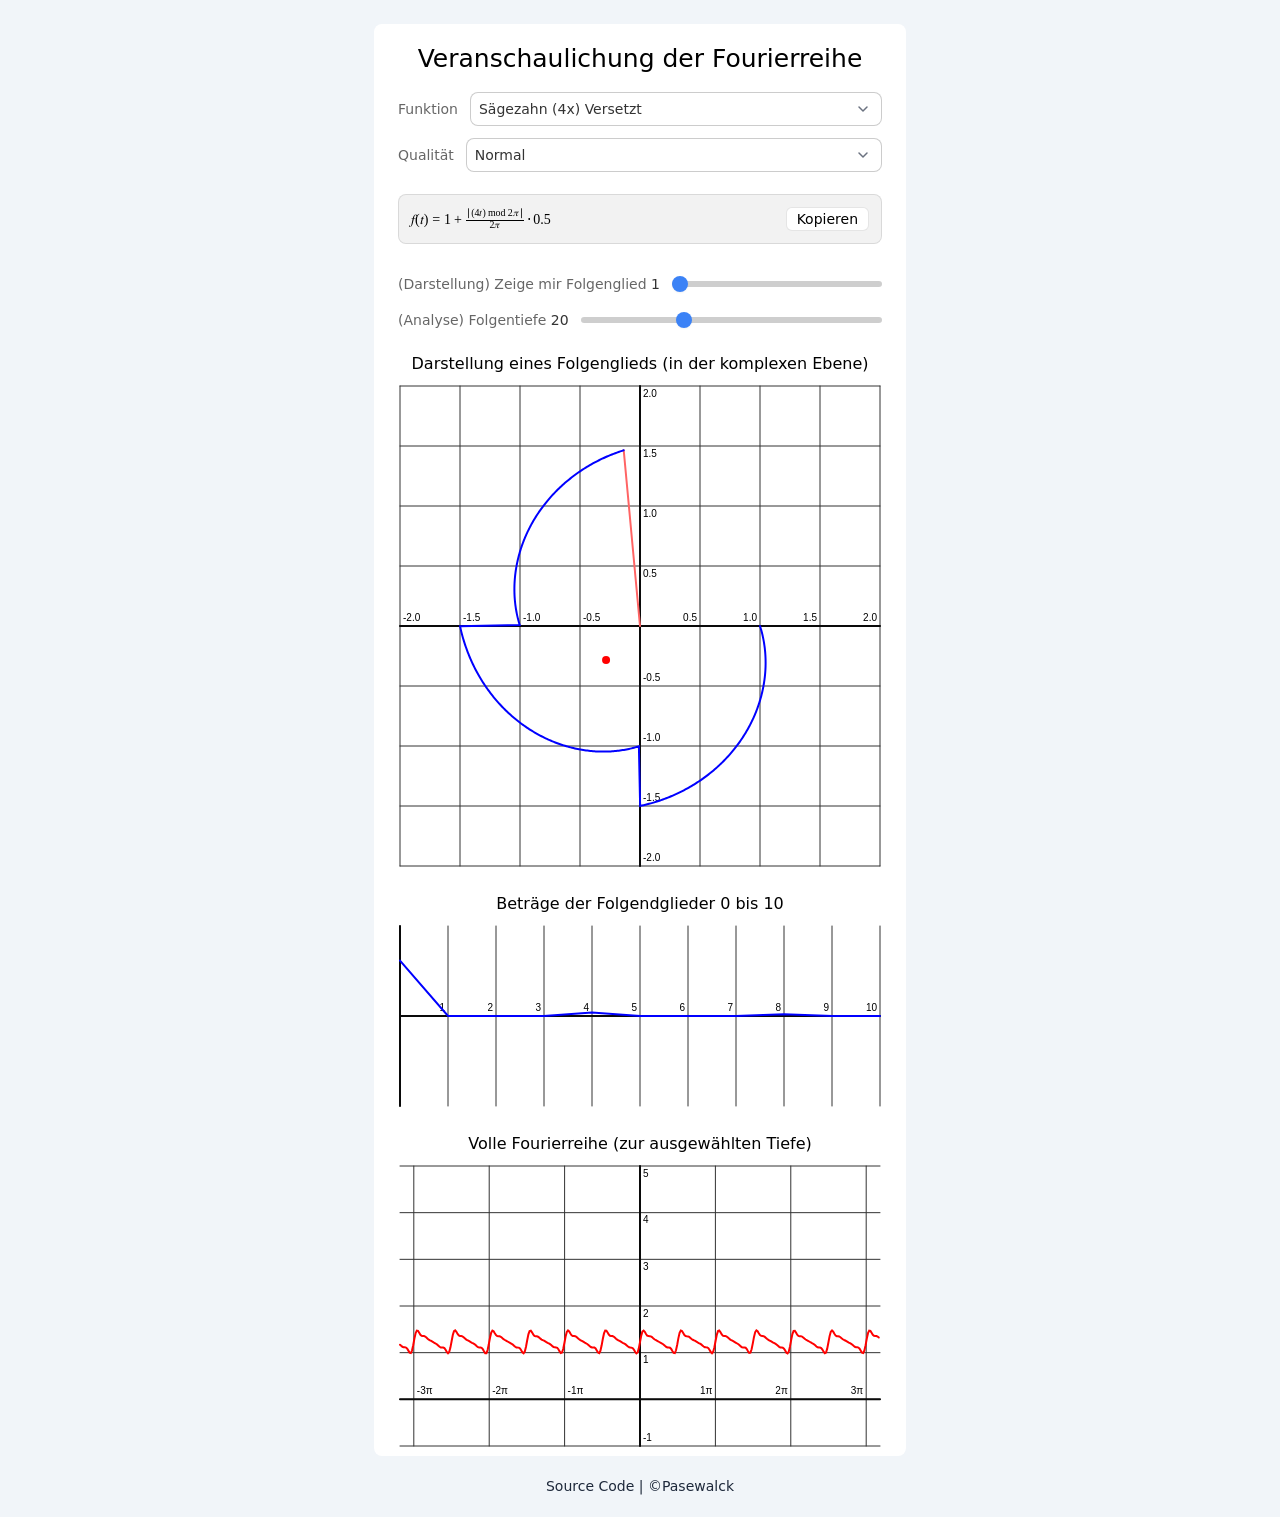
==== commit 2f4732e3: "ops: build" ====
--- a/index.html
+++ b/index.html
@@ -10,7 +10,7 @@
       display: block;
     }
   </style>
-  <script type="module" crossorigin src="./assets/index-l139m98D.js"></script>
+  <script type="module" crossorigin src="./assets/index-zzGiHmRv.js"></script>
   <link rel="stylesheet" crossorigin href="./assets/index-C5iGTWCZ.css">
 </head>
 
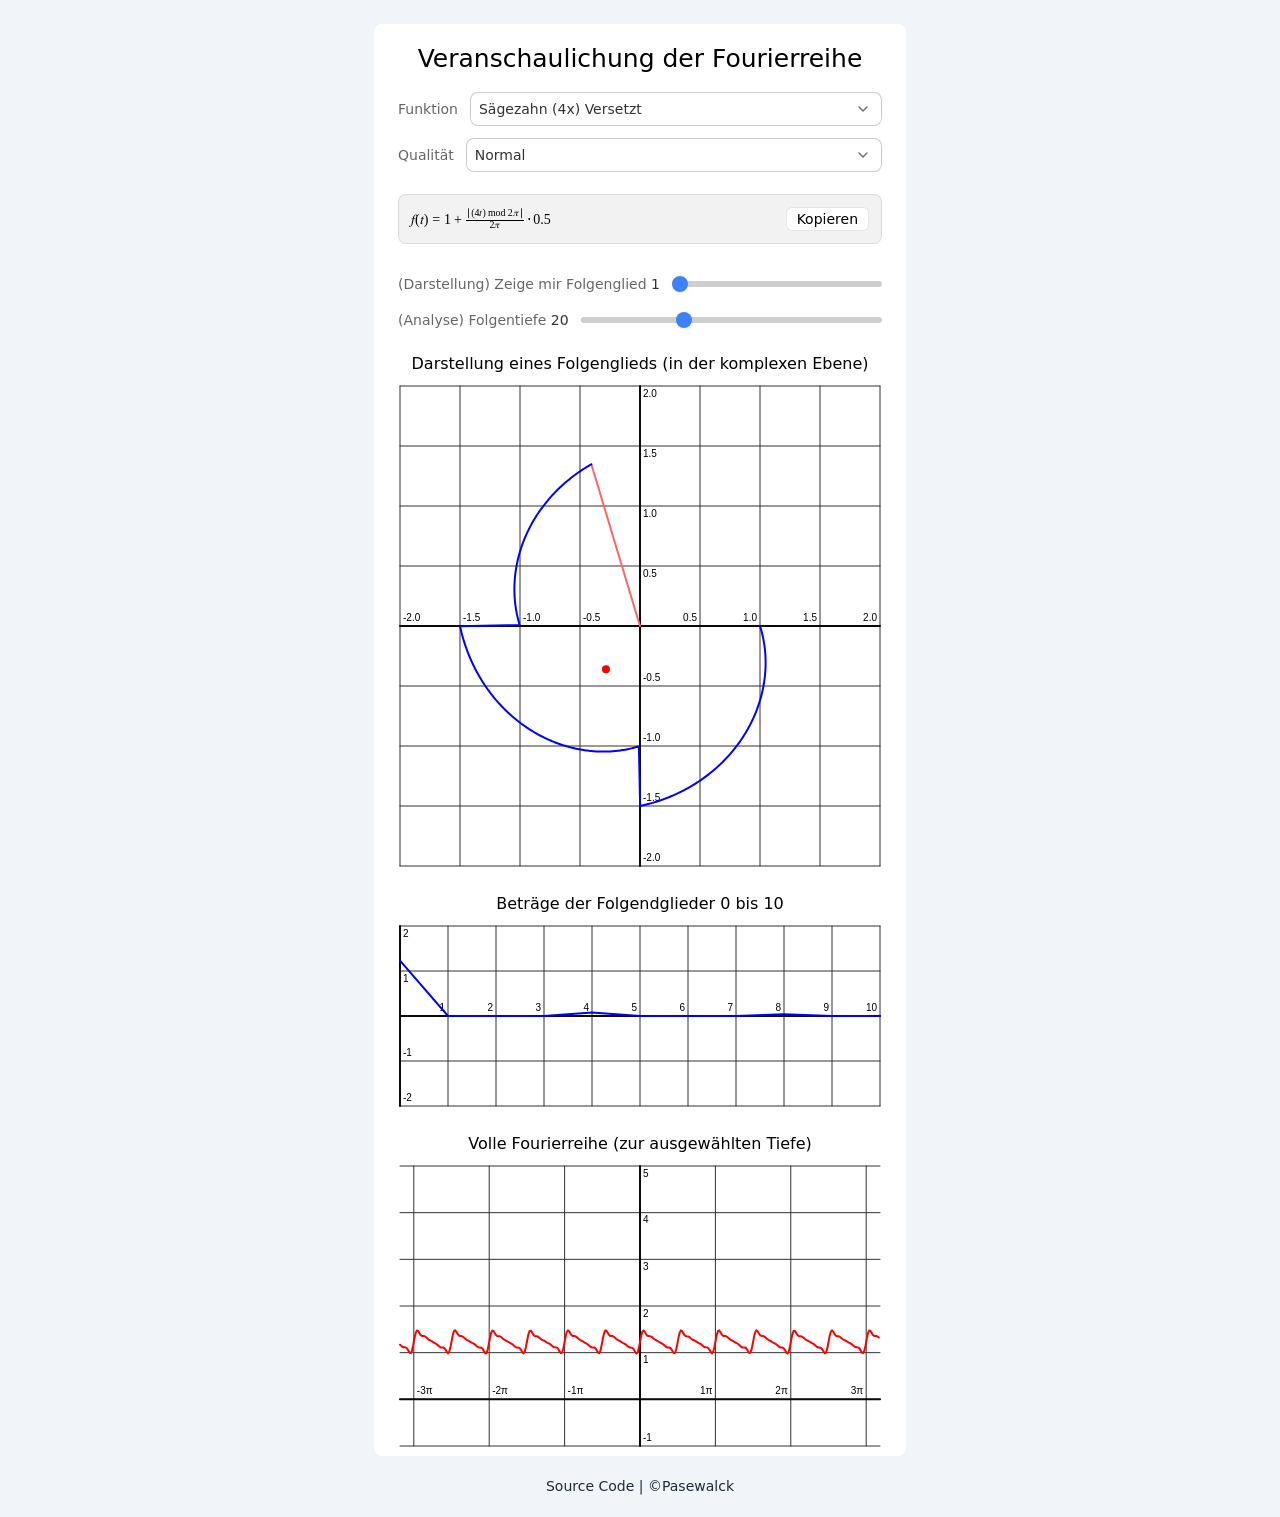
==== commit a296dd1d: "ops: build" ====
--- a/index.html
+++ b/index.html
@@ -10,7 +10,7 @@
       display: block;
     }
   </style>
-  <script type="module" crossorigin src="./assets/index-zzGiHmRv.js"></script>
+  <script type="module" crossorigin src="./assets/index-C1syuRSN.js"></script>
   <link rel="stylesheet" crossorigin href="./assets/index-C5iGTWCZ.css">
 </head>
 
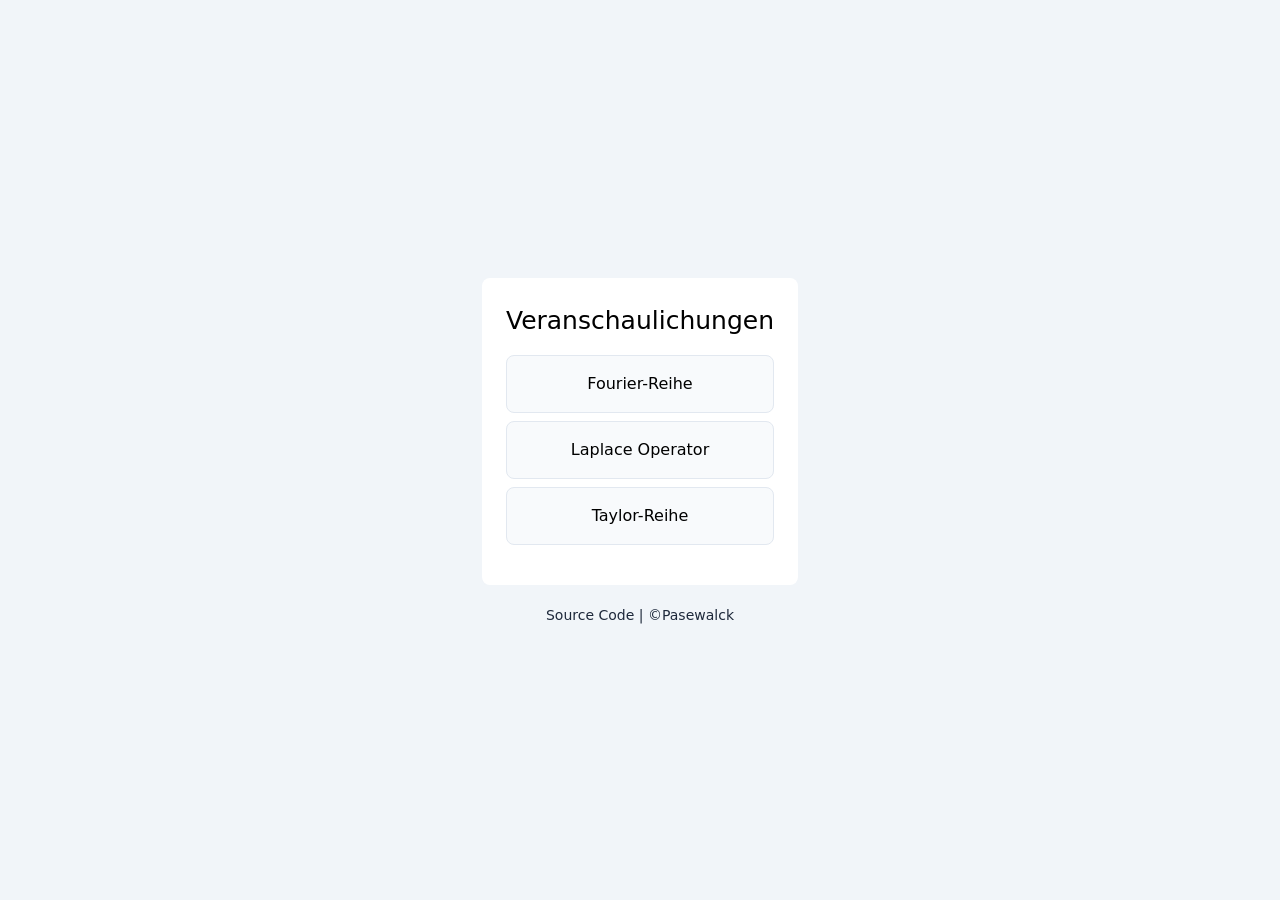
==== commit 2ed4dc3a: "ops: build" ====
--- a/index.html
+++ b/index.html
@@ -2,52 +2,39 @@
 <html lang="en">
 
 <head>
-  <meta charset="UTF-8" />
-  <meta name="viewport" content="width=device-width, initial-scale=1.0" />
-  <title>Veranschaulichung der Fourierreihe</title>
-  <style>
-    canvas {
-      display: block;
-    }
-  </style>
-  <script type="module" crossorigin src="./assets/index-C1syuRSN.js"></script>
-  <link rel="stylesheet" crossorigin href="./assets/index-C5iGTWCZ.css">
+    <meta charset="UTF-8" />
+    <meta name="viewport" content="width=device-width, initial-scale=1.0" />
+
+    <title>Veranschaulichungen</title>
+  <script type="module" crossorigin src="./assets/style-CVefmo2o.js"></script>
+  <link rel="stylesheet" crossorigin href="./assets/style-BDMWakAt.css">
 </head>
 
 <body class="m-0 min-h-screen bg-slate-100 flex justify-center items-center">
 
-  <div class="flex flex-col max-w-2xl justify-center items-start sm:p-6 sm:pb-0">
+    <div class="flex flex-col max-w-3xl justify-center items-start sm:p-6 sm:pb-0">
 
-    <div id="graph2" class="bg-white backdrop-blur-md p-4 pb-0 border-white/[0.06] sm:rounded-lg w-[100%]">
-      <h1 class="text-black text-[25px] mb-2 select-none text-center">
-        Veranschaulichung der Fourierreihe
-      </h1>
-      <div id="g2-inputs" class="flex flex-col gap-4"></div>
-      <div id="g2-visuals" class="flex flex-col">
-        <div class="text-black text-[16px] mt-4 select-none text-center">
-          Darstellung eines Folgenglieds (in der komplexen Ebene)
+        <div id="graph2" class="bg-white backdrop-blur-md p-6 border-white/[0.06] sm:rounded-lg w-[100%]">
+            <h1 class="text-black text-[25px] mb-2 select-none text-center">
+                Veranschaulichungen
+            </h1>
+            <div class="flex flex-col gap-2 mt-4 mb-4">
+                <a href="fourier.html"
+                    class="block bg-slate-50 border border-slate-200 rounded-lg p-4 text-center text-black text-[16px] hover:bg-blue-50 hover:border-blue-300 transition-colors">Fourier-Reihe</a>
+                <a href="laplace.html"
+                    class="block bg-slate-50 border border-slate-200 rounded-lg p-4 text-center text-black text-[16px] hover:bg-blue-50 hover:border-blue-300 transition-colors">Laplace
+                    Operator</a>
+                <a href="taylor.html"
+                    class="block bg-slate-50 border border-slate-200 rounded-lg p-4 text-center text-black text-[16px] hover:bg-blue-50 hover:border-blue-300 transition-colors">Taylor-Reihe</a>
+            </div>
         </div>
-        <div id="g2-visuals-1"></div>
-        <div class="text-black text-[16px] mt-4 select-none text-center">
-          Beträge der Folgendglieder 0 bis 10
-        </div>
-        <div id="g2-visuals-2"></div>
-        <div class="text-black text-[16px] mt-4 select-none text-center">
-          Volle Fourierreihe (zur ausgewählten Tiefe)
-        </div>
-        <div id="g2-visuals-3"></div>
-      </div>
 
-
-
+        <footer class="flex items-center justify-center w-full p-5">
+            <div class="text-slate-800 text-[14px] select-none text-center"><a
+                    href="https://github.com/pasewalck/phm-simulation" class="hover:text-slate-900">Source Code</a> |
+                ©Pasewalck</div>
+        </footer>
     </div>
-
-    <footer class="flex items-center justify-center w-full p-5">
-      <div class="text-slate-800 text-[14px] select-none text-center"><a
-          href="https://github.com/pasewalck/phm-simulation" class="hover:text-slate-900">Source Code</a> |
-        ©Pasewalck</div>
-    </footer>
-  </div>
 
 </body>
 
--- a/assets/style-BDMWakAt.css
+++ b/assets/style-BDMWakAt.css
@@ -0,0 +1 @@
+*,:before,:after{--tw-border-spacing-x:0;--tw-border-spacing-y:0;--tw-translate-x:0;--tw-translate-y:0;--tw-rotate:0;--tw-skew-x:0;--tw-skew-y:0;--tw-scale-x:1;--tw-scale-y:1;--tw-pan-x: ;--tw-pan-y: ;--tw-pinch-zoom: ;--tw-scroll-snap-strictness:proximity;--tw-gradient-from-position: ;--tw-gradient-via-position: ;--tw-gradient-to-position: ;--tw-ordinal: ;--tw-slashed-zero: ;--tw-numeric-figure: ;--tw-numeric-spacing: ;--tw-numeric-fraction: ;--tw-ring-inset: ;--tw-ring-offset-width:0px;--tw-ring-offset-color:#fff;--tw-ring-color:#3b82f680;--tw-ring-offset-shadow:0 0 #0000;--tw-ring-shadow:0 0 #0000;--tw-shadow:0 0 #0000;--tw-shadow-colored:0 0 #0000;--tw-blur: ;--tw-brightness: ;--tw-contrast: ;--tw-grayscale: ;--tw-hue-rotate: ;--tw-invert: ;--tw-saturate: ;--tw-sepia: ;--tw-drop-shadow: ;--tw-backdrop-blur: ;--tw-backdrop-brightness: ;--tw-backdrop-contrast: ;--tw-backdrop-grayscale: ;--tw-backdrop-hue-rotate: ;--tw-backdrop-invert: ;--tw-backdrop-opacity: ;--tw-backdrop-saturate: ;--tw-backdrop-sepia: ;--tw-contain-size: ;--tw-contain-layout: ;--tw-contain-paint: ;--tw-contain-style: }::backdrop{--tw-border-spacing-x:0;--tw-border-spacing-y:0;--tw-translate-x:0;--tw-translate-y:0;--tw-rotate:0;--tw-skew-x:0;--tw-skew-y:0;--tw-scale-x:1;--tw-scale-y:1;--tw-pan-x: ;--tw-pan-y: ;--tw-pinch-zoom: ;--tw-scroll-snap-strictness:proximity;--tw-gradient-from-position: ;--tw-gradient-via-position: ;--tw-gradient-to-position: ;--tw-ordinal: ;--tw-slashed-zero: ;--tw-numeric-figure: ;--tw-numeric-spacing: ;--tw-numeric-fraction: ;--tw-ring-inset: ;--tw-ring-offset-width:0px;--tw-ring-offset-color:#fff;--tw-ring-color:#3b82f680;--tw-ring-offset-shadow:0 0 #0000;--tw-ring-shadow:0 0 #0000;--tw-shadow:0 0 #0000;--tw-shadow-colored:0 0 #0000;--tw-blur: ;--tw-brightness: ;--tw-contrast: ;--tw-grayscale: ;--tw-hue-rotate: ;--tw-invert: ;--tw-saturate: ;--tw-sepia: ;--tw-drop-shadow: ;--tw-backdrop-blur: ;--tw-backdrop-brightness: ;--tw-backdrop-contrast: ;--tw-backdrop-grayscale: ;--tw-backdrop-hue-rotate: ;--tw-backdrop-invert: ;--tw-backdrop-opacity: ;--tw-backdrop-saturate: ;--tw-backdrop-sepia: ;--tw-contain-size: ;--tw-contain-layout: ;--tw-contain-paint: ;--tw-contain-style: }*,:before,:after{box-sizing:border-box;border:0 solid #e5e7eb}:before,:after{--tw-content:""}html,:host{-webkit-text-size-adjust:100%;-moz-tab-size:4;tab-size:4;font-feature-settings:normal;font-variation-settings:normal;-webkit-tap-highlight-color:transparent;font-family:ui-sans-serif,system-ui,-apple-system,BlinkMacSystemFont,Segoe UI,Roboto,Noto Sans,Ubuntu,Cantarell,Helvetica Neue,sans-serif,Apple Color Emoji,Segoe UI Emoji,Segoe UI Symbol,Noto Color Emoji;line-height:1.5}body{line-height:inherit;margin:0}hr{height:0;color:inherit;border-top-width:1px}abbr:where([title]){-webkit-text-decoration:underline dotted;text-decoration:underline dotted}h1,h2,h3,h4,h5,h6{font-size:inherit;font-weight:inherit}a{color:inherit;-webkit-text-decoration:inherit;text-decoration:inherit}b,strong{font-weight:bolder}code,kbd,samp,pre{font-feature-settings:normal;font-variation-settings:normal;font-family:ui-monospace,SFMono-Regular,Menlo,Monaco,Consolas,Liberation Mono,Courier New,monospace;font-size:1em}small{font-size:80%}sub,sup{vertical-align:baseline;font-size:75%;line-height:0;position:relative}sub{bottom:-.25em}sup{top:-.5em}table{text-indent:0;border-color:inherit;border-collapse:collapse}button,input,optgroup,select,textarea{font-feature-settings:inherit;font-variation-settings:inherit;font-family:inherit;font-size:100%;font-weight:inherit;line-height:inherit;letter-spacing:inherit;color:inherit;margin:0;padding:0}button,select{text-transform:none}button{-webkit-appearance:button;background-color:#0000;background-image:none}input:where([type=button]){-webkit-appearance:button;background-color:#0000;background-image:none}input:where([type=reset]){-webkit-appearance:button;background-color:#0000;background-image:none}input:where([type=submit]){-webkit-appearance:button;background-color:#0000;background-image:none}:-moz-focusring{outline:auto}:-moz-ui-invalid{box-shadow:none}progress{vertical-align:baseline}::-webkit-inner-spin-button{height:auto}::-webkit-outer-spin-button{height:auto}[type=search]{-webkit-appearance:textfield;outline-offset:-2px}::-webkit-search-decoration{-webkit-appearance:none}::-webkit-file-upload-button{-webkit-appearance:button;font:inherit}summary{display:list-item}blockquote,dl,dd,h1,h2,h3,h4,h5,h6,hr,figure,p,pre{margin:0}fieldset{margin:0;padding:0}legend{padding:0}ol,ul,menu{margin:0;padding:0;list-style:none}dialog{padding:0}textarea{resize:vertical}input::-moz-placeholder{opacity:1;color:#9ca3af}textarea::-moz-placeholder{opacity:1;color:#9ca3af}input::placeholder,textarea::placeholder{opacity:1;color:#9ca3af}button,[role=button]{cursor:pointer}:disabled{cursor:default}img,svg,video,canvas,audio,iframe,embed,object{vertical-align:middle;display:block}img,video{max-width:100%;height:auto}[hidden]:where(:not([hidden=until-found])){display:none}.\!container{width:100%!important}.container{width:100%}@media (min-width:640px){.\!container{max-width:640px!important}.container{max-width:640px}}@media (min-width:768px){.\!container{max-width:768px!important}.container{max-width:768px}}@media (min-width:1024px){.\!container{max-width:1024px!important}.container{max-width:1024px}}@media (min-width:1280px){.\!container{max-width:1280px!important}.container{max-width:1280px}}@media (min-width:1536px){.\!container{max-width:1536px!important}.container{max-width:1536px}}.m-0{margin:0}.mb-2{margin-bottom:.5rem}.mb-4{margin-bottom:1rem}.mt-4{margin-top:1rem}.block{display:block}.flex{display:flex}.grid{display:grid}.min-h-screen{min-height:100vh}.w-\[100\%\],.w-full{width:100%}.max-w-2xl{max-width:42rem}.max-w-3xl{max-width:48rem}.select-none{-webkit-user-select:none;user-select:none}.flex-col{flex-direction:column}.items-start{align-items:flex-start}.items-center{align-items:center}.justify-center{justify-content:center}.gap-2{gap:.5rem}.gap-4{gap:1rem}.rounded-lg{border-radius:.5rem}.border{border-width:1px}.border-slate-200{--tw-border-opacity:1;border-color:rgb(226 232 240/var(--tw-border-opacity,1))}.border-white\/\[0\.06\]{border-color:#ffffff0f}.bg-slate-100{--tw-bg-opacity:1;background-color:rgb(241 245 249/var(--tw-bg-opacity,1))}.bg-slate-50{--tw-bg-opacity:1;background-color:rgb(248 250 252/var(--tw-bg-opacity,1))}.bg-white{--tw-bg-opacity:1;background-color:rgb(255 255 255/var(--tw-bg-opacity,1))}.p-4{padding:1rem}.p-5{padding:1.25rem}.p-6{padding:1.5rem}.pb-0{padding-bottom:0}.text-center{text-align:center}.text-\[14px\]{font-size:14px}.text-\[16px\]{font-size:16px}.text-\[25px\]{font-size:25px}.text-black{--tw-text-opacity:1;color:rgb(0 0 0/var(--tw-text-opacity,1))}.text-slate-800{--tw-text-opacity:1;color:rgb(30 41 59/var(--tw-text-opacity,1))}.backdrop-blur-md{--tw-backdrop-blur:blur(12px);-webkit-backdrop-filter:var(--tw-backdrop-blur) var(--tw-backdrop-brightness) var(--tw-backdrop-contrast) var(--tw-backdrop-grayscale) var(--tw-backdrop-hue-rotate) var(--tw-backdrop-invert) var(--tw-backdrop-opacity) var(--tw-backdrop-saturate) var(--tw-backdrop-sepia);backdrop-filter:var(--tw-backdrop-blur) var(--tw-backdrop-brightness) var(--tw-backdrop-contrast) var(--tw-backdrop-grayscale) var(--tw-backdrop-hue-rotate) var(--tw-backdrop-invert) var(--tw-backdrop-opacity) var(--tw-backdrop-saturate) var(--tw-backdrop-sepia)}.transition-colors{transition-property:color,background-color,border-color,text-decoration-color,fill,stroke;transition-duration:.15s;transition-timing-function:cubic-bezier(.4,0,.2,1)}.katex-html{display:none}.p5Canvas{width:100%!important;height:100%!important}.gx-slider-wrapper{border-radius:.5rem;flex-direction:column;gap:.25rem;padding:.375rem .5rem;transition-property:color,background-color,border-color,text-decoration-color,fill,stroke;transition-duration:.15s;transition-timing-function:cubic-bezier(.4,0,.2,1);display:flex}@media (min-width:640px){.gx-slider-wrapper{flex-direction:row;align-items:center;gap:.75rem}.gx-slider-wrapper:hover{background-color:#0000000d}}.gx-slider-label{-webkit-user-select:none;user-select:none;white-space:nowrap;color:#0009;min-width:80px;font-size:.875rem;line-height:1.25rem}.gx-slider-value{text-align:right;--tw-numeric-spacing:tabular-nums;font-variant-numeric:var(--tw-ordinal) var(--tw-slashed-zero) var(--tw-numeric-figure) var(--tw-numeric-spacing) var(--tw-numeric-fraction);color:#000c;min-width:36px;font-weight:500}.gx-slider-input{cursor:pointer;-webkit-appearance:none;appearance:none;outline-offset:2px;background-color:#0000001a;border-radius:9999px;outline:2px solid #0000;flex:1;height:.375rem;transition-property:all;transition-duration:.15s;transition-timing-function:cubic-bezier(.4,0,.2,1)}.gx-slider-input::-webkit-slider-runnable-track{background-color:#0000001a;border-radius:9999px;height:.375rem}.gx-slider-input::-webkit-slider-thumb{cursor:pointer;-webkit-appearance:none;appearance:none;--tw-bg-opacity:1;background-color:rgb(59 130 246/var(--tw-bg-opacity,1));--tw-shadow:0 1px 2px 0 #0000000d;--tw-shadow-colored:0 1px 2px 0 var(--tw-shadow-color);width:1rem;height:1rem;box-shadow:var(--tw-ring-offset-shadow,0 0 #0000), var(--tw-ring-shadow,0 0 #0000), var(--tw-shadow);border-style:none;border-radius:9999px;margin-top:-5px;transition-property:transform;transition-duration:.15s;transition-timing-function:cubic-bezier(.4,0,.2,1)}.gx-slider-input::-moz-range-track{background-color:#0000001a;border-radius:9999px;height:.375rem}.gx-slider-input::-moz-range-thumb{cursor:pointer;--tw-bg-opacity:1;background-color:rgb(59 130 246/var(--tw-bg-opacity,1));--tw-shadow:0 1px 2px 0 #0000000d;--tw-shadow-colored:0 1px 2px 0 var(--tw-shadow-color);width:1rem;height:1rem;box-shadow:var(--tw-ring-offset-shadow,0 0 #0000), var(--tw-ring-shadow,0 0 #0000), var(--tw-shadow);border-radius:9999px}.gx-slider-input:focus-visible{--tw-ring-offset-shadow:var(--tw-ring-inset) 0 0 0 var(--tw-ring-offset-width) var(--tw-ring-offset-color);--tw-ring-shadow:var(--tw-ring-inset) 0 0 0 calc(2px + var(--tw-ring-offset-width)) var(--tw-ring-color);box-shadow:var(--tw-ring-offset-shadow), var(--tw-ring-shadow), var(--tw-shadow,0 0 #0000);--tw-ring-opacity:1;--tw-ring-color:rgb(147 197 253/var(--tw-ring-opacity,1))}.gx-slider-input:disabled{cursor:not-allowed;opacity:.5}.gx-slider-input:disabled::-webkit-slider-thumb{cursor:not-allowed}.gx-slider-input:disabled::-moz-range-thumb{cursor:not-allowed}.gx-sliders-container{flex-direction:column;gap:.25rem;display:flex}.gx-dropdown-wrapper{border-radius:.5rem;align-items:center;gap:.75rem;padding:.375rem .5rem;transition-property:color,background-color,border-color,text-decoration-color,fill,stroke;transition-duration:.15s;transition-timing-function:cubic-bezier(.4,0,.2,1);display:flex}@media (min-width:640px){.gx-dropdown-wrapper:hover{background-color:#0000000d}}.gx-dropdown-label{-webkit-user-select:none;user-select:none;white-space:nowrap;color:#0009;font-size:.875rem;line-height:1.25rem}.gx-dropdown-select{cursor:pointer;-webkit-appearance:none;appearance:none;--tw-bg-opacity:1;background-color:rgb(255 255 255/var(--tw-bg-opacity,1));color:#000c;outline-offset:2px;background-image:url("data:image/svg+xml,%3csvg xmlns='http://www.w3.org/2000/svg' fill='none' viewBox='0 0 20 20'%3e%3cpath stroke='%236b7280' stroke-linecap='round' stroke-linejoin='round' stroke-width='1.5' d='M6 8l4 4 4-4'/%3e%3c/svg%3e");background-position:right .5rem center;background-repeat:no-repeat;background-size:1.25rem;border-width:1px;border-color:#0003;border-radius:.5rem;outline:2px solid #0000;flex:1;padding:.375rem 2rem .375rem .5rem;font-size:.875rem;line-height:1.25rem;transition-property:all;transition-duration:.15s;transition-timing-function:cubic-bezier(.4,0,.2,1)}.gx-dropdown-select:focus-visible{--tw-border-opacity:1;border-color:rgb(59 130 246/var(--tw-border-opacity,1));--tw-ring-offset-shadow:var(--tw-ring-inset) 0 0 0 var(--tw-ring-offset-width) var(--tw-ring-offset-color);--tw-ring-shadow:var(--tw-ring-inset) 0 0 0 calc(2px + var(--tw-ring-offset-width)) var(--tw-ring-color);box-shadow:var(--tw-ring-offset-shadow), var(--tw-ring-shadow), var(--tw-shadow,0 0 #0000);--tw-ring-opacity:1;--tw-ring-color:rgb(147 197 253/var(--tw-ring-opacity,1))}.gx-dropdown-select:disabled{cursor:not-allowed;opacity:.5}.gx-latex-display{background-color:#0000000d;border-width:1px;border-color:#0000001a;border-radius:.5rem;justify-content:space-between;gap:.75rem;margin-bottom:.5rem;margin-left:.5rem;margin-right:.5rem;padding:.75rem;display:flex}.gx-latex-display-content{flex:1;min-width:0;font-size:.875rem;line-height:1.25rem;overflow:auto}.gx-latex-display-copy{--tw-bg-opacity:1;background-color:rgb(255 255 255/var(--tw-bg-opacity,1));border-width:1px;border-color:#0000001a;border-radius:.375rem;flex:none;margin-left:auto;padding:.25rem .625rem;font-size:.875rem;line-height:1}.gx-latex-display-copy:active{--tw-scale-x:1.05;--tw-scale-y:1.05;transform:translate(var(--tw-translate-x), var(--tw-translate-y)) rotate(var(--tw-rotate)) skewX(var(--tw-skew-x)) skewY(var(--tw-skew-y)) scaleX(var(--tw-scale-x)) scaleY(var(--tw-scale-y));--tw-bg-opacity:1;background-color:rgb(241 245 249/var(--tw-bg-opacity,1))}.gx-latex-display .katex{font-size:.875rem;line-height:1.25rem}.hover\:border-blue-300:hover{--tw-border-opacity:1;border-color:rgb(147 197 253/var(--tw-border-opacity,1))}.hover\:bg-blue-50:hover{--tw-bg-opacity:1;background-color:rgb(239 246 255/var(--tw-bg-opacity,1))}.hover\:text-slate-900:hover{--tw-text-opacity:1;color:rgb(15 23 42/var(--tw-text-opacity,1))}@media (min-width:640px){.sm\:rounded-lg{border-radius:.5rem}.sm\:p-6{padding:1.5rem}.sm\:pb-0{padding-bottom:0}}
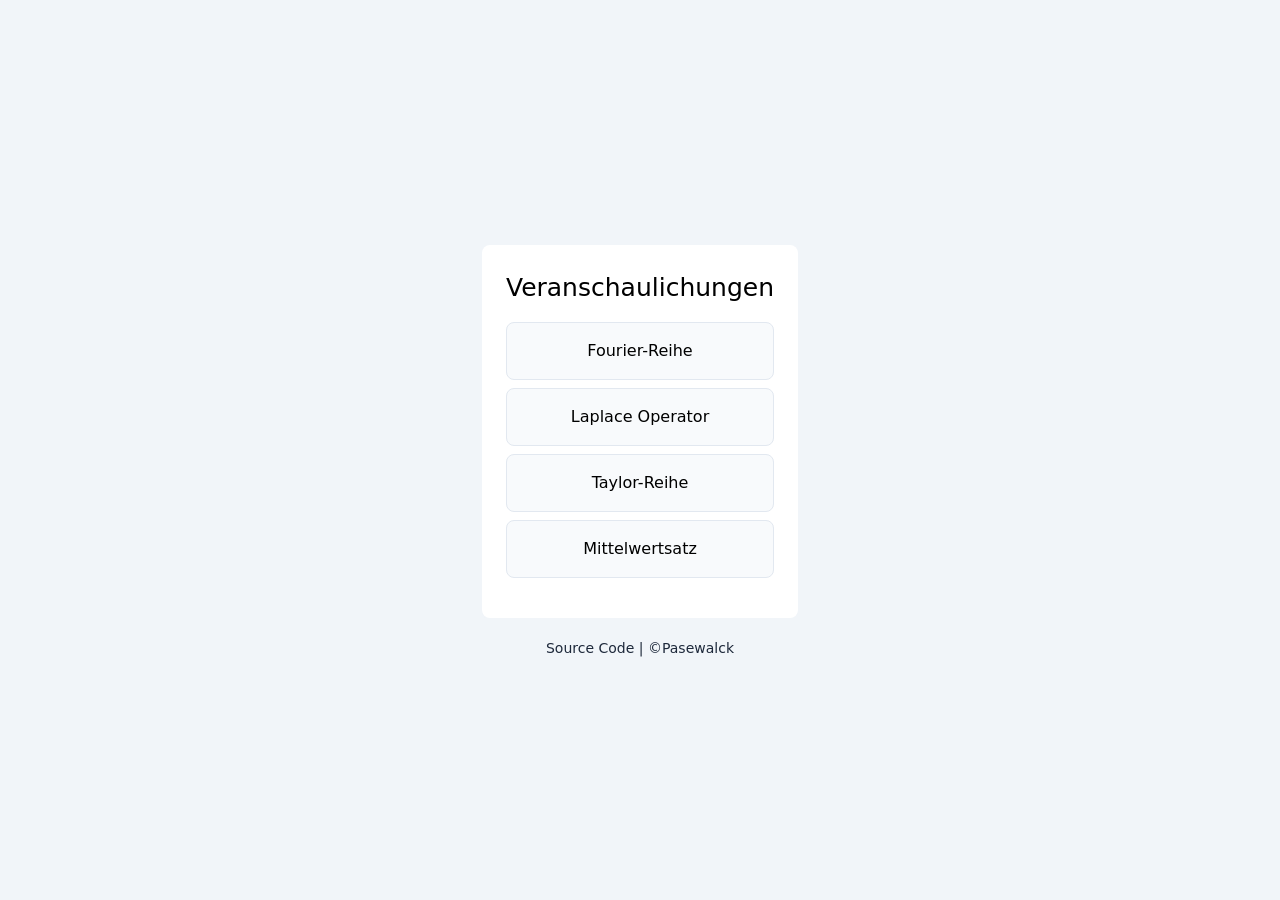
==== commit 6daac882: "ops: build" ====
--- a/index.html
+++ b/index.html
@@ -19,13 +19,15 @@
                 Veranschaulichungen
             </h1>
             <div class="flex flex-col gap-2 mt-4 mb-4">
-                <a href="fourier.html"
+                <a href="./projects/fourier/"
                     class="block bg-slate-50 border border-slate-200 rounded-lg p-4 text-center text-black text-[16px] hover:bg-blue-50 hover:border-blue-300 transition-colors">Fourier-Reihe</a>
-                <a href="laplace.html"
+                <a href="./projects/laplace/"
                     class="block bg-slate-50 border border-slate-200 rounded-lg p-4 text-center text-black text-[16px] hover:bg-blue-50 hover:border-blue-300 transition-colors">Laplace
                     Operator</a>
-                <a href="taylor.html"
+                <a href="./projects/taylor/"
                     class="block bg-slate-50 border border-slate-200 rounded-lg p-4 text-center text-black text-[16px] hover:bg-blue-50 hover:border-blue-300 transition-colors">Taylor-Reihe</a>
+                <a href="./projects/mean-value-theorem/"
+                    class="block bg-slate-50 border border-slate-200 rounded-lg p-4 text-center text-black text-[16px] hover:bg-blue-50 hover:border-blue-300 transition-colors">Mittelwertsatz</a>
             </div>
         </div>
 
